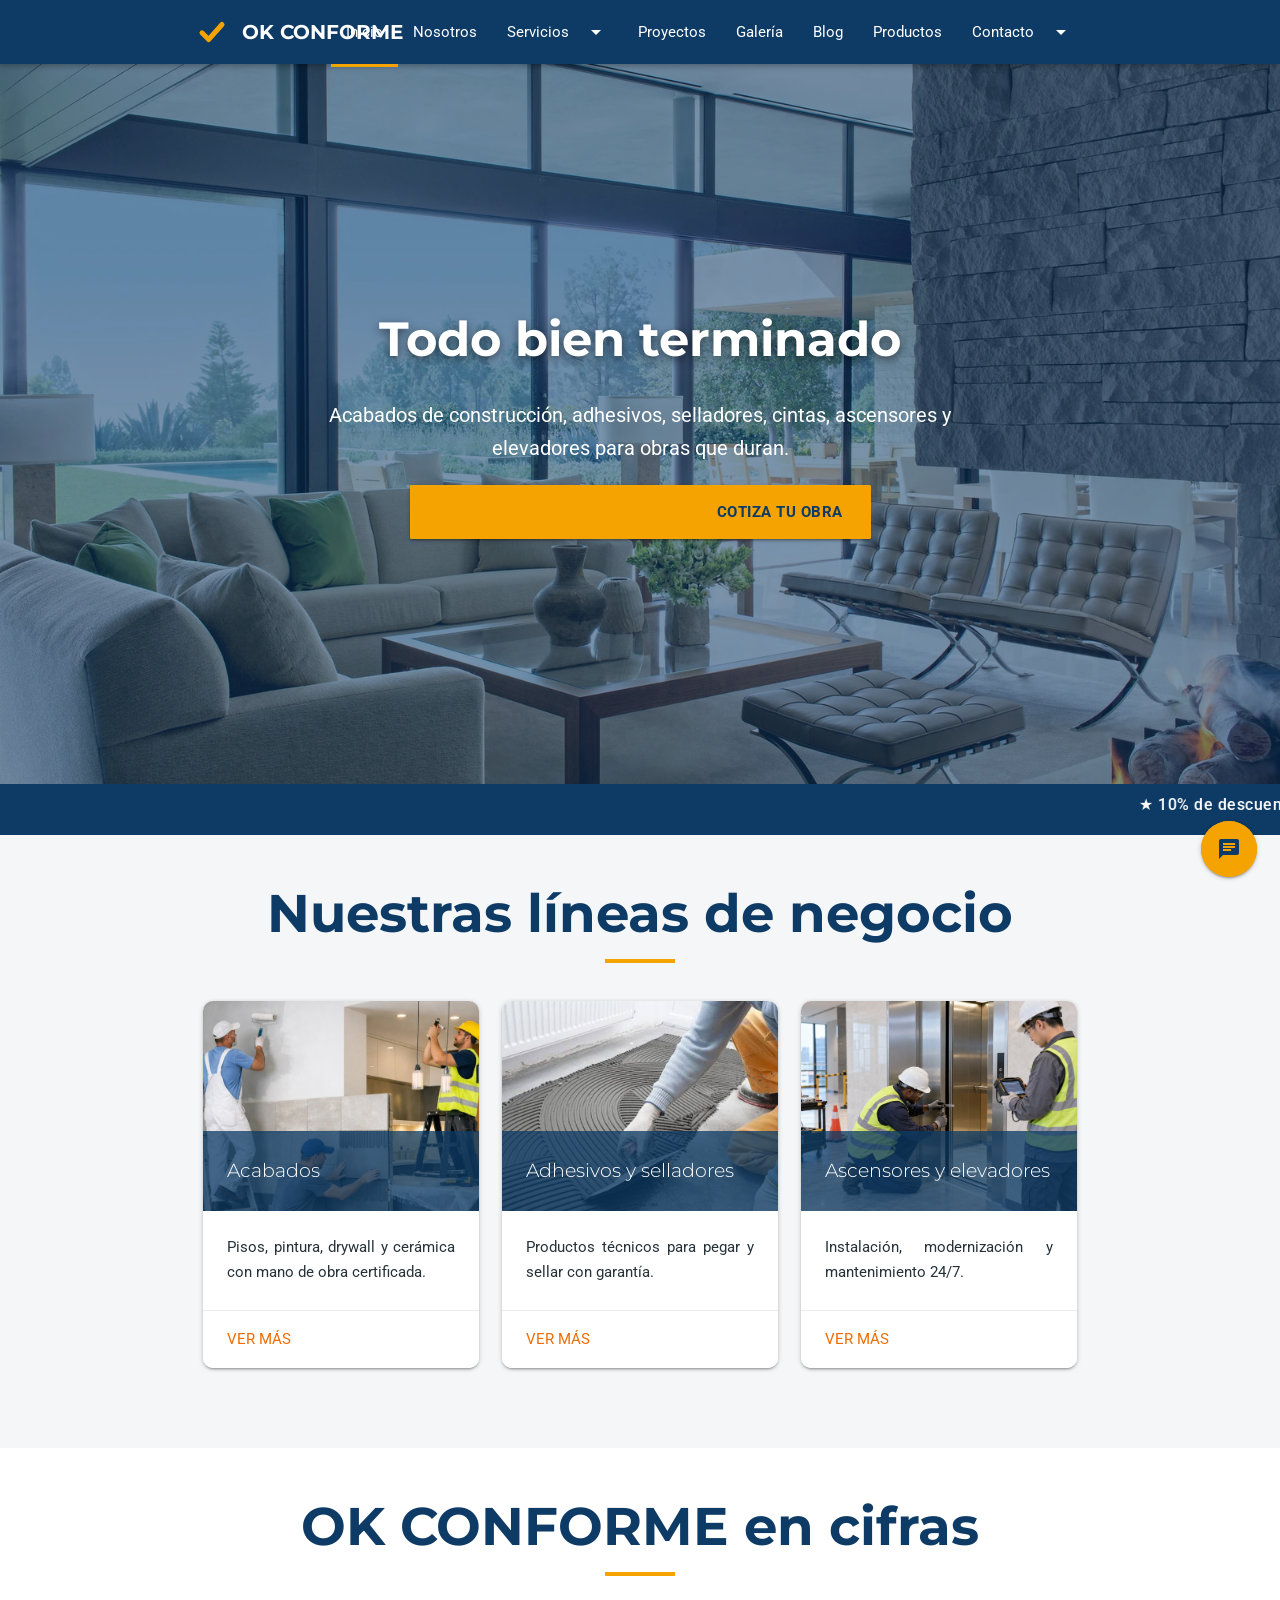
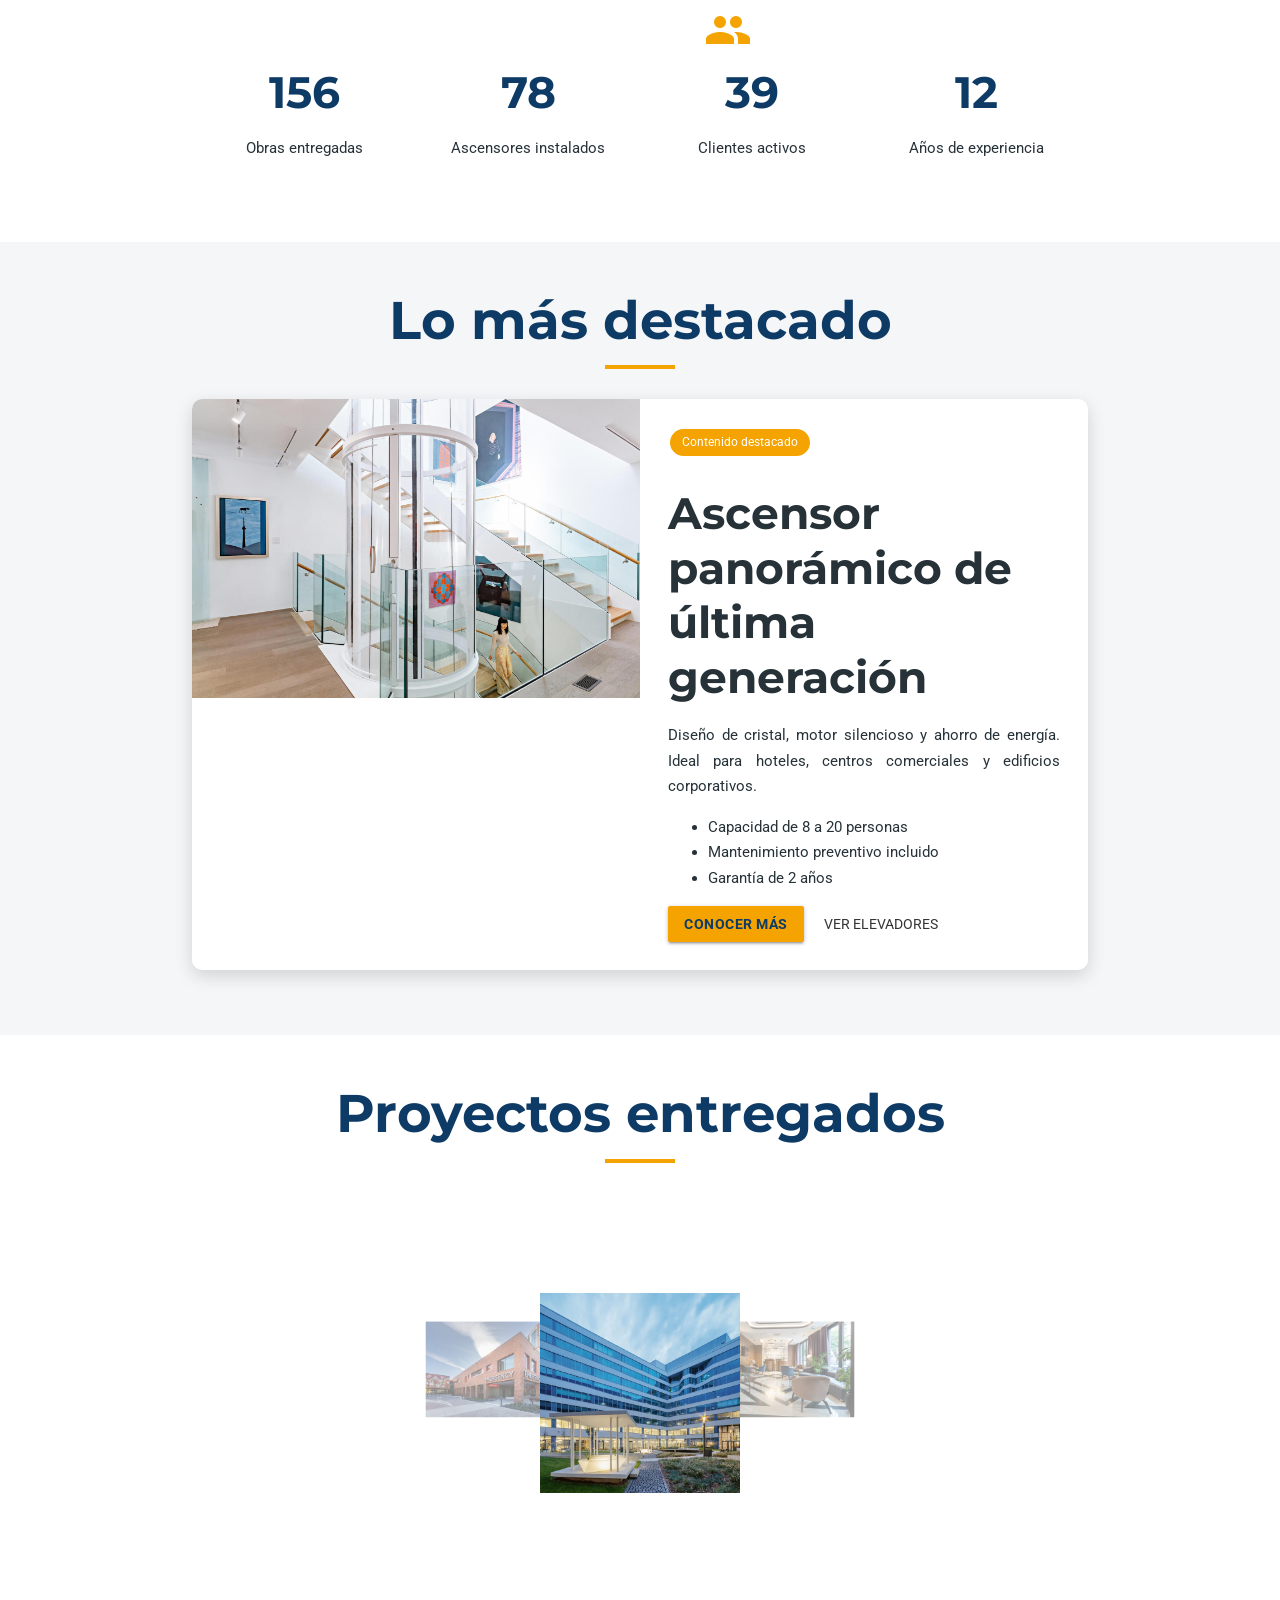
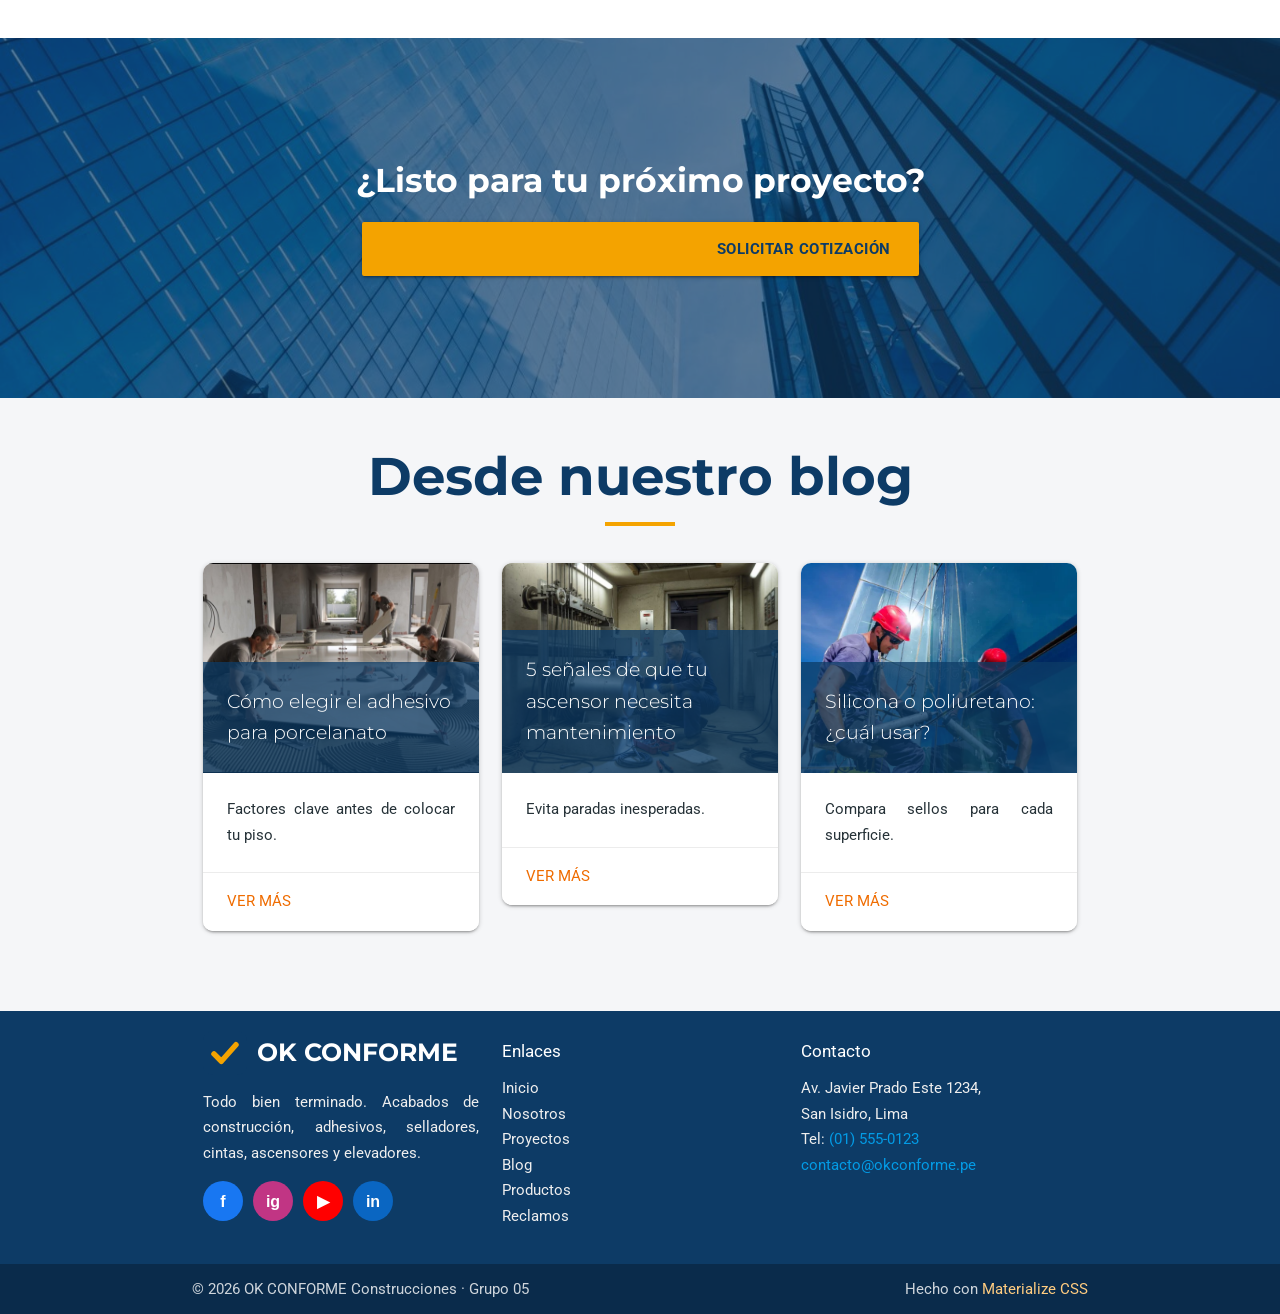
==== index.html @ b5ef3fba "Add files via upload" ====
<!DOCTYPE html>
<html lang="es">
<head>
<meta charset="UTF-8">
<meta name="viewport" content="width=device-width, initial-scale=1.0">
<meta name="description" content="OK CONFORME: acabados de construcción, adhesivos, selladores, cintas, ascensores y elevadores.">
<meta name="keywords" content="acabados, adhesivos, selladores, cintas, ascensores, elevadores, construcción">
<meta name="author" content="Grupo 05">
<title>Inicio | OK CONFORME</title>
<link rel="icon" type="image/svg+xml" href="imagenes/favicon.svg">
<link rel="stylesheet" href="https://fonts.googleapis.com/icon?family=Material+Icons">
<link rel="stylesheet" href="https://fonts.googleapis.com/css2?family=Montserrat:wght@600;700&family=Roboto:wght@300;400;500&display=swap">
<link rel="stylesheet" href="https://cdnjs.cloudflare.com/ajax/libs/materialize/1.0.0/css/materialize.min.css">
<link rel="stylesheet" href="css/estilos.css">
<link rel="stylesheet" href="css/estilos-less.css">
<link rel="stylesheet" href="css/estilos-sass.css">
</head>
<body>
<ul id="drop-servicios" class="dropdown-content"><li><a href="acabados.html">Acabados</a></li><li><a href="adhesivos.html">Adhesivos</a></li><li><a href="selladores.html">Selladores</a></li><li><a href="cintas.html">Cintas</a></li><li><a href="ascensores.html">Ascensores</a></li><li><a href="elevadores.html">Elevadores</a></li></ul>
<ul id="drop-contacto" class="dropdown-content"><li><a href="contacto.html">Contacto</a></li><li><a href="clientes.html">Clientes y reclamos</a></li></ul>
<header>
<div class="navbar-fixed">
<nav class="navbar-azul" role="navigation">
<div class="nav-wrapper container">
<a href="index.html" class="brand-logo"><img src="imagenes/logo.svg" alt="Logo OK CONFORME"><span>OK CONFORME</span></a>
<a href="#" data-target="menu-movil" class="sidenav-trigger"><i class="material-icons">menu</i></a>
<ul class="right hide-on-med-and-down">
<li class="active"><a href="index.html">Inicio</a></li><li class=""><a href="nosotros.html">Nosotros</a></li>
<li class=""><a class="dropdown-trigger" href="#!" data-target="drop-servicios">Servicios<i class="material-icons right">arrow_drop_down</i></a></li>
<li class=""><a href="proyectos.html">Proyectos</a></li><li class=""><a href="galeria.html">Galería</a></li><li class=""><a href="blog.html">Blog</a></li><li class=""><a href="productos.html">Productos</a></li>
<li class=""><a class="dropdown-trigger" href="#!" data-target="drop-contacto">Contacto<i class="material-icons right">arrow_drop_down</i></a></li>
</ul>
</div>
</nav>
</div>
<ul class="sidenav" id="menu-movil"><li><a href="index.html">Inicio</a></li><li><a href="nosotros.html">Nosotros</a></li><li><a href="acabados.html">Acabados</a></li><li><a href="adhesivos.html">Adhesivos</a></li><li><a href="selladores.html">Selladores</a></li><li><a href="cintas.html">Cintas</a></li><li><a href="ascensores.html">Ascensores</a></li><li><a href="elevadores.html">Elevadores</a></li><li><a href="proyectos.html">Proyectos</a></li><li><a href="galeria.html">Galería</a></li><li><a href="blog.html">Blog</a></li><li><a href="productos.html">Productos</a></li><li><a href="contacto.html">Contacto</a></li><li><a href="clientes.html">Clientes y reclamos</a></li></ul>
</header>
<main>
<section class="hero">
<video class="hero-video" autoplay muted loop playsinline poster="imagenes/banner-inicio.jpg"><source src="videos/video-inicio.mp4" type="video/mp4">Tu navegador no admite video.</video>
<div class="hero-contenido">
<h1>Todo bien terminado</h1>
<p>Acabados de construcción, adhesivos, selladores, cintas, ascensores y elevadores para obras que duran.</p>
<a class="btn-large waves-effect waves-light btn-naranja pulse" href="contacto.html"><i class="material-icons left">engineering</i>Cotiza tu obra</a>
</div>
</section>
<section class="marquee-oferta"><marquee behavior="scroll" direction="left" scrollamount="6" onmouseover="this.stop()" onmouseout="this.start()">&#9733; 10% de descuento en selladores y cintas &nbsp;&nbsp;&nbsp; &#9733; Primera visita técnica de ascensores gratuita &nbsp;&nbsp;&nbsp; &#9733; Cotiza tus acabados en 24 horas</marquee></section><section class="seccion"><div class="container"><h2>Nuestras líneas de negocio</h2><div class="row"><div class="col s12 m6 l4"><div class="card hoverable tarjeta-servicio scale-transition scale-out"><div class="card-image"><img src="imagenes/banner-acabados.jpg" alt="Acabados"><span class="card-title">Acabados</span></div><div class="card-content"><p>Pisos, pintura, drywall y cerámica con mano de obra certificada.</p></div><div class="card-action"><a class="orange-text text-darken-3" href="acabados.html">Ver más</a></div></div></div><div class="col s12 m6 l4"><div class="card hoverable tarjeta-servicio scale-transition scale-out"><div class="card-image"><img src="imagenes/adhesivo-ceramico.jpg" alt="Adhesivos y selladores"><span class="card-title">Adhesivos y selladores</span></div><div class="card-content"><p>Productos técnicos para pegar y sellar con garantía.</p></div><div class="card-action"><a class="orange-text text-darken-3" href="adhesivos.html">Ver más</a></div></div></div><div class="col s12 m6 l4"><div class="card hoverable tarjeta-servicio scale-transition scale-out"><div class="card-image"><img src="imagenes/ascensor-pasajeros.jpg" alt="Ascensores y elevadores"><span class="card-title">Ascensores y elevadores</span></div><div class="card-content"><p>Instalación, modernización y mantenimiento 24/7.</p></div><div class="card-action"><a class="orange-text text-darken-3" href="ascensores.html">Ver más</a></div></div></div></div></div></section><section class="seccion alterna"><div class="container"><h2>OK CONFORME en cifras</h2><div class="row center-align">
<div class="col s6 m3 estadistica"><i class="material-icons">apartment</i><h3 class="contador" data-meta="250">0</h3><p class="center-align">Obras entregadas</p></div>
<div class="col s6 m3 estadistica"><i class="material-icons">elevator</i><h3 class="contador" data-meta="120">0</h3><p class="center-align">Ascensores instalados</p></div>
<div class="col s6 m3 estadistica"><i class="material-icons">groups</i><h3 class="contador" data-meta="85">0</h3><p class="center-align">Clientes activos</p></div>
<div class="col s6 m3 estadistica"><i class="material-icons">verified</i><h3 class="contador" data-meta="12">0</h3><p class="center-align">Años de experiencia</p></div>
</div></div></section><section class="seccion"><div class="container"><h2>Lo más destacado</h2><div class="row destacado">
<div class="col s12 m6 sin-margen" style="padding:0"><img src="imagenes/ascensor-panoramico.jpg" alt="Ascensor panorámico"></div>
<div class="col s12 m6 texto">
<span class="etiqueta-acento">Contenido destacado</span>
<h3>Ascensor panorámico de última generación</h3>
<p>Diseño de cristal, motor silencioso y ahorro de energía. Ideal para hoteles, centros comerciales y edificios corporativos.</p>
<ul class="browser-default"><li>Capacidad de 8 a 20 personas</li><li>Mantenimiento preventivo incluido</li><li>Garantía de 2 años</li></ul>
<a class="btn btn-naranja waves-effect" href="ascensores.html">Conocer más</a>
<a class="btn-flat waves-effect" href="elevadores.html">Ver elevadores</a>
</div>
</div></div></section><section class="seccion alterna"><div class="container"><h2>Proyectos entregados</h2><div class="carousel">
<a class="carousel-item" href="proyectos.html"><img src="imagenes/proyecto-edificio.jpg" alt="Edificio corporativo"></a>
<a class="carousel-item" href="proyectos.html"><img src="imagenes/proyecto-hotel.jpg" alt="Hotel"></a>
<a class="carousel-item" href="proyectos.html"><img src="imagenes/proyecto-centro-comercial.jpg" alt="Centro comercial"></a>
<a class="carousel-item" href="proyectos.html"><img src="imagenes/proyecto-hospital.jpg" alt="Hospital"></a>
</div></div></section><div class="parallax-container cta">
<div class="cta-texto white-text"><h2>¿Listo para tu próximo proyecto?</h2><a class="btn-large waves-effect waves-light btn-naranja" href="contacto.html"><i class="material-icons left">request_quote</i>Solicitar cotización</a></div>
<div class="parallax"><img src="imagenes/fondo-parallax.jpg" alt="Fachada de vidrio"></div>
</div><section class="seccion"><div class="container"><h2>Desde nuestro blog</h2><div class="row"><div class="col s12 m6 l4"><div class="card hoverable tarjeta-servicio"><div class="card-image"><img src="imagenes/blog-1.jpg" alt="Cómo elegir el adhesivo para porcelanato"><span class="card-title">Cómo elegir el adhesivo para porcelanato</span></div><div class="card-content"><p>Factores clave antes de colocar tu piso.</p></div><div class="card-action"><a class="orange-text text-darken-3" href="blog.html">Ver más</a></div></div></div><div class="col s12 m6 l4"><div class="card hoverable tarjeta-servicio"><div class="card-image"><img src="imagenes/blog-2.jpg" alt="5 señales de que tu ascensor necesita mantenimiento"><span class="card-title">5 señales de que tu ascensor necesita mantenimiento</span></div><div class="card-content"><p>Evita paradas inesperadas.</p></div><div class="card-action"><a class="orange-text text-darken-3" href="blog.html">Ver más</a></div></div></div><div class="col s12 m6 l4"><div class="card hoverable tarjeta-servicio"><div class="card-image"><img src="imagenes/blog-3.jpg" alt="Silicona o poliuretano: ¿cuál usar?"><span class="card-title">Silicona o poliuretano: ¿cuál usar?</span></div><div class="card-content"><p>Compara sellos para cada superficie.</p></div><div class="card-action"><a class="orange-text text-darken-3" href="blog.html">Ver más</a></div></div></div></div></div></section>
</main>
<div class="fixed-action-btn"><a class="btn-floating btn-large pulse tooltipped" data-position="left" data-tooltip="Cotiza aquí" href="contacto.html"><i class="large material-icons">chat</i></a></div>
<footer class="page-footer">
<div class="container">
<div class="row">
<div class="col s12 m4">
<div class="pie-logo"><img src="imagenes/logo.svg" alt="Logo OK CONFORME"><h5 class="sin-margen">OK CONFORME</h5></div>
<p class="grey-text text-lighten-3">Todo bien terminado. Acabados de construcción, adhesivos, selladores, cintas, ascensores y elevadores.</p>
<div class="redes">
<a class="tooltipped" data-tooltip="Facebook" href="https://www.facebook.com" target="_blank" rel="noopener"><img src="imagenes/red-facebook.svg" alt="Facebook"></a>
<a class="tooltipped" data-tooltip="Instagram" href="https://www.instagram.com" target="_blank" rel="noopener"><img src="imagenes/red-instagram.svg" alt="Instagram"></a>
<a class="tooltipped" data-tooltip="YouTube" href="https://www.youtube.com" target="_blank" rel="noopener"><img src="imagenes/red-youtube.svg" alt="YouTube"></a>
<a class="tooltipped" data-tooltip="LinkedIn" href="https://www.linkedin.com" target="_blank" rel="noopener"><img src="imagenes/red-linkedin.svg" alt="LinkedIn"></a>
</div>
</div>
<div class="col s6 m4">
<h6>Enlaces</h6>
<ul>
<li><a class="grey-text text-lighten-3" href="index.html">Inicio</a></li>
<li><a class="grey-text text-lighten-3" href="nosotros.html">Nosotros</a></li>
<li><a class="grey-text text-lighten-3" href="proyectos.html">Proyectos</a></li>
<li><a class="grey-text text-lighten-3" href="blog.html">Blog</a></li>
<li><a class="grey-text text-lighten-3" href="productos.html">Productos</a></li>
<li><a class="grey-text text-lighten-3" href="clientes.html">Reclamos</a></li>
</ul>
</div>
<div class="col s6 m4">
<h6>Contacto</h6>
<ul class="grey-text text-lighten-3">
<li>Av. Javier Prado Este 1234,<br>San Isidro, Lima</li>
<li>Tel: <a href="tel:+5115550123">(01) 555-0123</a></li>
<li><a href="mailto:contacto@okconforme.pe">contacto@okconforme.pe</a></li>
</ul>
</div>
</div>
</div>
<div class="footer-copyright">
<div class="container">
&copy; 2026 OK CONFORME Construcciones &middot; Grupo 05
<span class="right">Hecho con <a class="orange-text text-lighten-3" href="https://materializecss.com" target="_blank" rel="noopener">Materialize CSS</a></span>
</div>
</div>
</footer>
<script src="https://cdnjs.cloudflare.com/ajax/libs/materialize/1.0.0/js/materialize.min.js"></script>
<script src="js/main.js"></script>

</body>
</html>
---- css/estilos.css ----
/* CSS tradicional: tipografía, tablas, formularios y multimedia */
html { scroll-behavior: smooth; }

body {
  font-family: 'Roboto', sans-serif;
  font-weight: 400;
  color: #263238;
  background-color: #f5f6f8;
  line-height: 1.7;
}

h1, h2, h3, h4, h5 {
  font-family: 'Montserrat', sans-serif;
  font-weight: 700;
  line-height: 1.25;
}

p { text-align: justify; }
a { transition: color 0.3s ease; }
img { max-width: 100%; height: auto; }
blockquote { border-left: 5px solid #F4A300; background: #fff; padding: 12px 20px; font-style: italic; }
mark { background: #ffe0a3; padding: 0 4px; }
hr { border: 0; border-top: 2px solid #F4A300; margin: 24px 0; }

audio { width: 100%; margin: 10px 0; }
video { width: 100%; border-radius: 8px; display: block; background: #000; }
iframe { width: 100%; min-height: 340px; border: 0; border-radius: 8px; }
figure { margin: 0; }
figcaption { font-size: 0.9rem; color: #607d8b; text-align: center; padding-top: 6px; }

table.tabla-producto { background: #fff; border-collapse: collapse; width: 100%; }
table.tabla-producto caption { font-family: 'Montserrat', sans-serif; font-weight: 700; font-size: 1.2rem; padding: 12px; color: #0D3B66; text-align: left; }
table.tabla-producto thead th { background: #0D3B66; color: #fff; text-align: left; padding: 12px; }
table.tabla-producto tbody th { background: #fff3da; color: #0D3B66; border-right: 1px solid #ddd; }
table.tabla-producto td, table.tabla-producto th { padding: 10px 12px; border-bottom: 1px solid #e0e0e0; }
table.tabla-producto tfoot td { background: #eceff1; font-size: 0.85rem; font-style: italic; }
table.tabla-producto tbody tr:hover { background: #fff8e8; }

marquee { font-size: 1.05rem; letter-spacing: 0.5px; }

input:focus, textarea:focus { box-shadow: none; }
.texto-centrado { text-align: center; }
.sin-margen { margin: 0; }
---- css/estilos-less.css ----
.bg-azul {
  background-color: #0D3B66 !important;
}
.bg-naranja {
  background-color: #F4A300 !important;
}
.texto-azul {
  color: #0D3B66 !important;
}
.texto-naranja {
  color: #F4A300 !important;
}
nav.navbar-azul {
  background-color: #0D3B66;
  box-shadow: 0 2px 6px rgba(0, 0, 0, 0.3);
}
nav.navbar-azul .brand-logo {
  display: flex;
  align-items: center;
  gap: 10px;
  font-family: 'Montserrat', sans-serif;
  font-weight: 700;
  font-size: 1.3rem;
}
nav.navbar-azul .brand-logo img {
  height: 40px;
  width: 40px;
}
nav.navbar-azul ul a {
  transition: all 0.3s ease;
}
nav.navbar-azul ul a:hover {
  background-color: rgba(244, 163, 0, 0.3);
}
nav.navbar-azul li.active {
  border-bottom: 3px solid #F4A300;
  background-color: transparent;
}
.dropdown-content li > a {
  color: #0D3B66;
}
.sidenav li > a {
  color: #0D3B66;
  font-weight: 500;
}
.btn-naranja {
  background-color: #F4A300;
  color: #0D3B66;
  font-weight: 700;
  transition: all 0.3s ease;
}
.btn-naranja:hover {
  background-color: #c18100;
  transform: scale(1.05);
}
.hero {
  position: relative;
  height: 80vh;
  min-height: 440px;
  overflow: hidden;
  background-color: #0D3B66;
}
.hero .hero-video {
  position: absolute;
  top: 50%;
  left: 50%;
  min-width: 100%;
  min-height: 100%;
  transform: translate(-50%, -50%);
  object-fit: cover;
  z-index: 0;
  border-radius: 0;
}
.hero .hero-contenido {
  position: relative;
  z-index: 2;
  height: 100%;
  display: flex;
  justify-content: center;
  align-items: center;
  flex-direction: column;
  color: #fff;
  text-align: center;
  padding: 0 20px;
  background-color: rgba(13, 59, 102, 0.55);
}
.hero .hero-contenido h1 {
  font-size: 3.2rem;
  text-shadow: 0 3px 10px rgba(0, 0, 0, 0.5);
  margin: 0 0 10px;
}
.hero .hero-contenido p {
  text-align: center;
  font-size: 1.3rem;
  max-width: 720px;
}
.parallax-container.banner {
  height: 270px;
}
.parallax-container.banner .banner-texto {
  position: absolute;
  top: 0;
  left: 0;
  right: 0;
  bottom: 0;
  z-index: 2;
  display: flex;
  justify-content: center;
  align-items: center;
  flex-direction: column;
  background-color: rgba(13, 59, 102, 0.6);
  color: #fff;
  text-align: center;
  padding: 0 16px;
}
.parallax-container.banner .banner-texto h1 {
  font-size: 2.6rem;
  margin: 0;
}
.parallax-container.banner .banner-texto p {
  text-align: center;
  font-size: 1.15rem;
  margin: 6px 0 0;
}
.tarjeta-servicio {
  border-radius: 10px;
  overflow: hidden;
  transition: all 0.3s ease;
}
.tarjeta-servicio .card-title {
  background-color: rgba(13, 59, 102, 0.75);
  width: 100%;
  font-size: 1.25rem;
  font-family: 'Montserrat', sans-serif;
}
.tarjeta-servicio .card-image img {
  height: 210px;
  object-fit: cover;
}
.tarjeta-servicio:hover {
  transform: translateY(-8px) scale(1.02);
  box-shadow: 0 14px 42px rgba(0, 0, 0, 0.3);
}
.cta {
  height: 360px;
}
.cta .cta-texto {
  position: absolute;
  top: 0;
  left: 0;
  right: 0;
  bottom: 0;
  z-index: 2;
  display: flex;
  justify-content: center;
  align-items: center;
  flex-direction: column;
  background-color: rgba(13, 59, 102, 0.65);
  text-align: center;
  padding: 0 16px;
}
.cta .cta-texto h2 {
  font-size: 2.2rem;
  margin-top: 0;
}
.estadistica i {
  color: #F4A300;
  font-size: 3.2rem;
  transition: all 0.3s ease;
}
.estadistica h3 {
  margin: 4px 0;
  color: #0D3B66;
}
.estadistica:hover i {
  transform: rotate(360deg) scale(1.2);
}
.destacado {
  background-color: #fff;
  border-radius: 10px;
  overflow: hidden;
  box-shadow: 0 6px 18px rgba(0, 0, 0, 0.15);
}
.destacado img {
  width: 100%;
  height: 100%;
  object-fit: cover;
  min-height: 280px;
}
.destacado .texto {
  padding: 28px;
}
footer.page-footer {
  background-color: #0D3B66;
}
footer.page-footer h5,
footer.page-footer h6 {
  color: #fff;
}
footer.page-footer a {
  transition: color 0.3s ease;
}
footer.page-footer a:hover {
  color: #F4A300;
}
footer.page-footer .footer-copyright {
  background-color: #0a2b4b;
}
footer.page-footer .pie-logo {
  display: flex;
  align-items: center;
  gap: 10px;
}
footer.page-footer .pie-logo img {
  width: 44px;
}
.fixed-action-btn .btn-floating {
  background-color: #F4A300;
}
.fixed-action-btn .btn-floating i {
  color: #0D3B66;
}
@media (max-width: 768px) {
  .hero .hero-contenido h1 {
    font-size: 2rem;
  }
  .parallax-container.banner .banner-texto h1 {
    font-size: 1.7rem;
  }
  .cta .cta-texto h2 {
    font-size: 1.5rem;
  }
}
---- css/estilos-sass.css ----
.cinta-datos .dato, .testimonio, .miembro, .formulario-caja, .barra-lateral, .blog-entrada {
  background-color: #fff;
  border-radius: 10px;
  box-shadow: 0 2px 8px rgba(0, 0, 0, 0.15);
  transition: transform 0.3s ease, box-shadow 0.3s ease;
}

.seccion {
  padding: 3rem 0;
}
.seccion.alterna {
  background-color: #fff;
}
.seccion h2 {
  color: #0D3B66;
  text-align: center;
  margin: 0 0 2rem;
}
.seccion h2::after {
  content: "";
  display: block;
  width: 70px;
  height: 4px;
  background-color: #F4A300;
  margin: 12px auto 0;
}

.galeria-grid {
  display: grid;
  grid-template-columns: repeat(4, 1fr);
  gap: 12px;
}
.galeria-grid img {
  width: 100%;
  height: 220px;
  object-fit: cover;
  border-radius: 8px;
  transition: transform 0.4s ease, filter 0.4s ease;
}
.galeria-grid img:hover {
  transform: scale(1.05) rotate(1deg);
  filter: brightness(1.1);
}
@media (max-width: 992px) {
  .galeria-grid {
    grid-template-columns: repeat(2, 1fr);
  }
}
@media (max-width: 600px) {
  .galeria-grid {
    grid-template-columns: 1fr;
  }
}

.blog-entrada {
  display: flex;
  gap: 16px;
  margin-bottom: 20px;
  overflow: hidden;
}
.blog-entrada img {
  width: 260px;
  object-fit: cover;
}
.blog-entrada .contenido {
  padding: 16px;
}
.blog-entrada .contenido h4 {
  margin-top: 0;
  color: #0D3B66;
}
.blog-entrada:hover {
  transform: translateY(-4px);
}
@media (max-width: 600px) {
  .blog-entrada {
    flex-direction: column;
  }
  .blog-entrada img {
    width: 100%;
    height: 190px;
  }
}

.barra-lateral {
  padding: 16px;
  margin-bottom: 20px;
}
.barra-lateral h5 {
  color: #0D3B66;
  border-bottom: 3px solid #F4A300;
  padding-bottom: 6px;
  margin-top: 0;
}

.etiqueta-primario {
  display: inline-block;
  margin: 2px;
  padding: 3px 12px;
  border-radius: 14px;
  background-color: #0D3B66;
  color: #fff;
  font-size: 0.8rem;
}

.etiqueta-acento {
  display: inline-block;
  margin: 2px;
  padding: 3px 12px;
  border-radius: 14px;
  background-color: #F4A300;
  color: #fff;
  font-size: 0.8rem;
}

.etiqueta-exito {
  display: inline-block;
  margin: 2px;
  padding: 3px 12px;
  border-radius: 14px;
  background-color: #2E7D32;
  color: #fff;
  font-size: 0.8rem;
}

.etiqueta-alerta {
  display: inline-block;
  margin: 2px;
  padding: 3px 12px;
  border-radius: 14px;
  background-color: #C62828;
  color: #fff;
  font-size: 0.8rem;
}

.formulario-caja {
  padding: 1.5rem;
}

.info-contacto {
  list-style: none;
  padding: 0;
  margin: 0;
  display: flex;
  flex-direction: column;
  gap: 14px;
}
.info-contacto li {
  display: flex;
  align-items: center;
  gap: 12px;
}
.info-contacto li i {
  color: #F4A300;
}

.redes {
  display: flex;
  gap: 10px;
}
.redes a {
  width: 40px;
  height: 40px;
  transition: transform 0.4s ease;
}
.redes a:hover {
  transform: rotate(360deg) scale(1.15);
}
.redes a img {
  width: 100%;
  height: 100%;
  display: block;
}

.miembro {
  text-align: center;
  padding: 20px;
}
.miembro img {
  width: 140px;
  height: 140px;
  object-fit: cover;
  border-radius: 50%;
  border: 4px solid #F4A300;
}
.miembro h5 {
  color: #0D3B66;
  margin-bottom: 0;
}
.miembro:hover {
  transform: translateY(-6px) scale(1.03);
}

.testimonio {
  padding: 20px;
  height: 100%;
}
.testimonio i {
  color: #F4A300;
}

.marquee-oferta {
  background-color: #0D3B66;
  color: #fff;
  padding: 8px 0;
  font-weight: 500;
}

.tabla-wrap {
  overflow-x: auto;
  margin-bottom: 2rem;
}

.cinta-datos {
  display: grid;
  grid-template-columns: repeat(auto-fit, minmax(220px, 1fr));
  gap: 16px;
}
.cinta-datos .dato {
  padding: 16px;
  text-align: center;
}
.cinta-datos .dato i {
  color: #F4A300;
  font-size: 2.4rem;
}

.video-caja {
  display: flex;
  flex-direction: column;
  justify-content: center;
  align-items: center;
  gap: 8px;
}
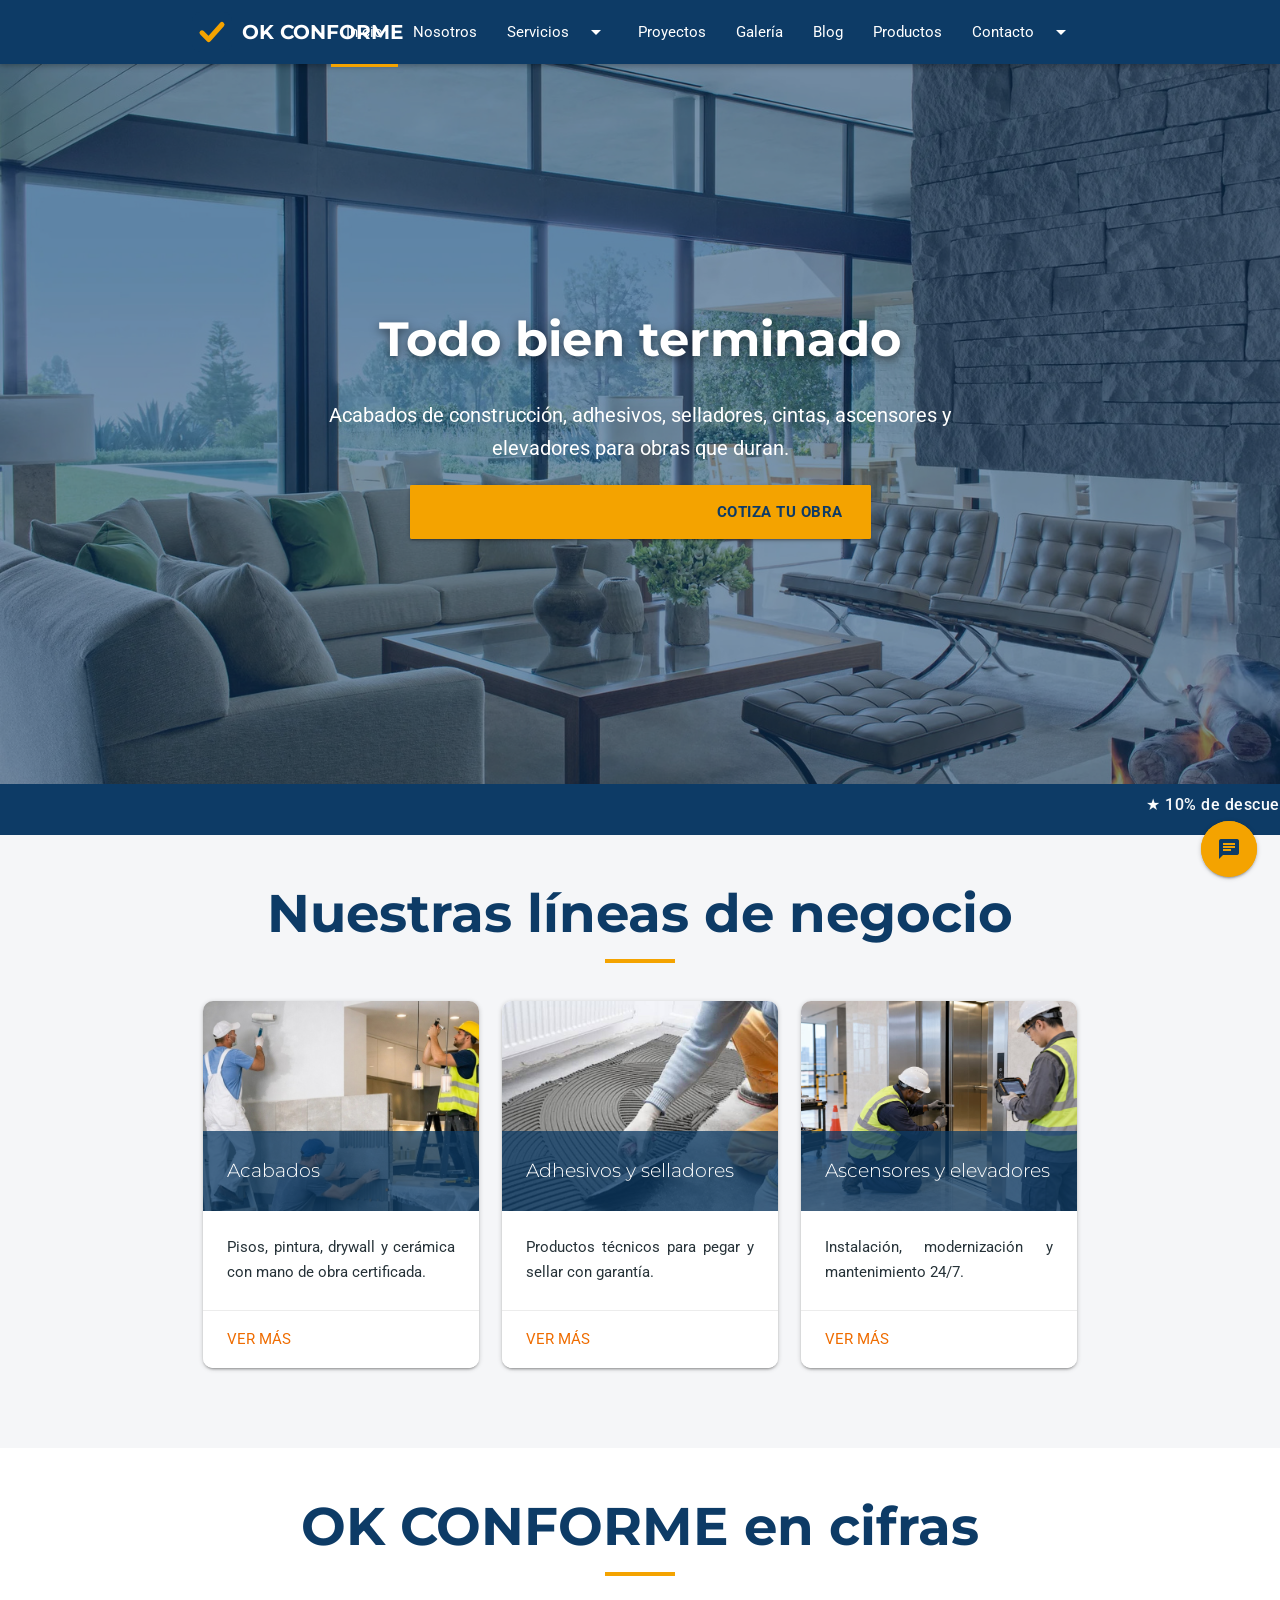
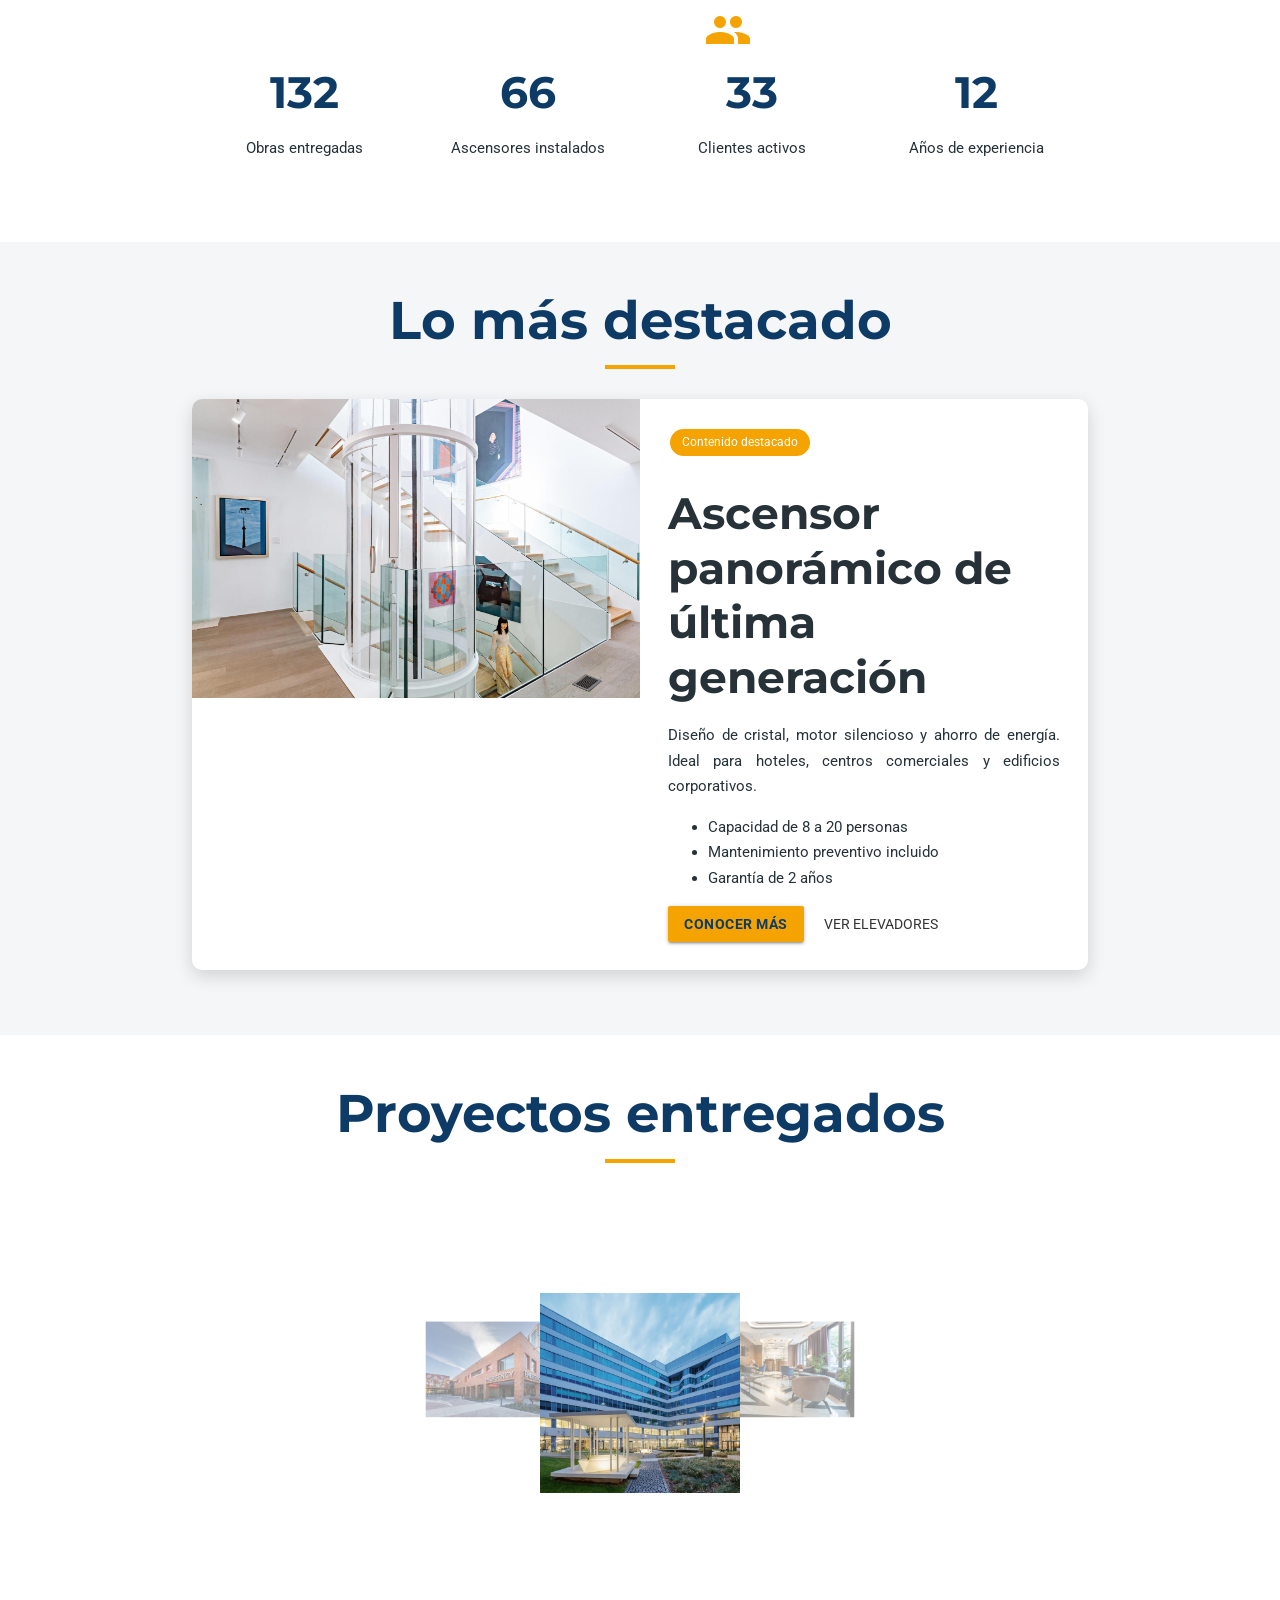
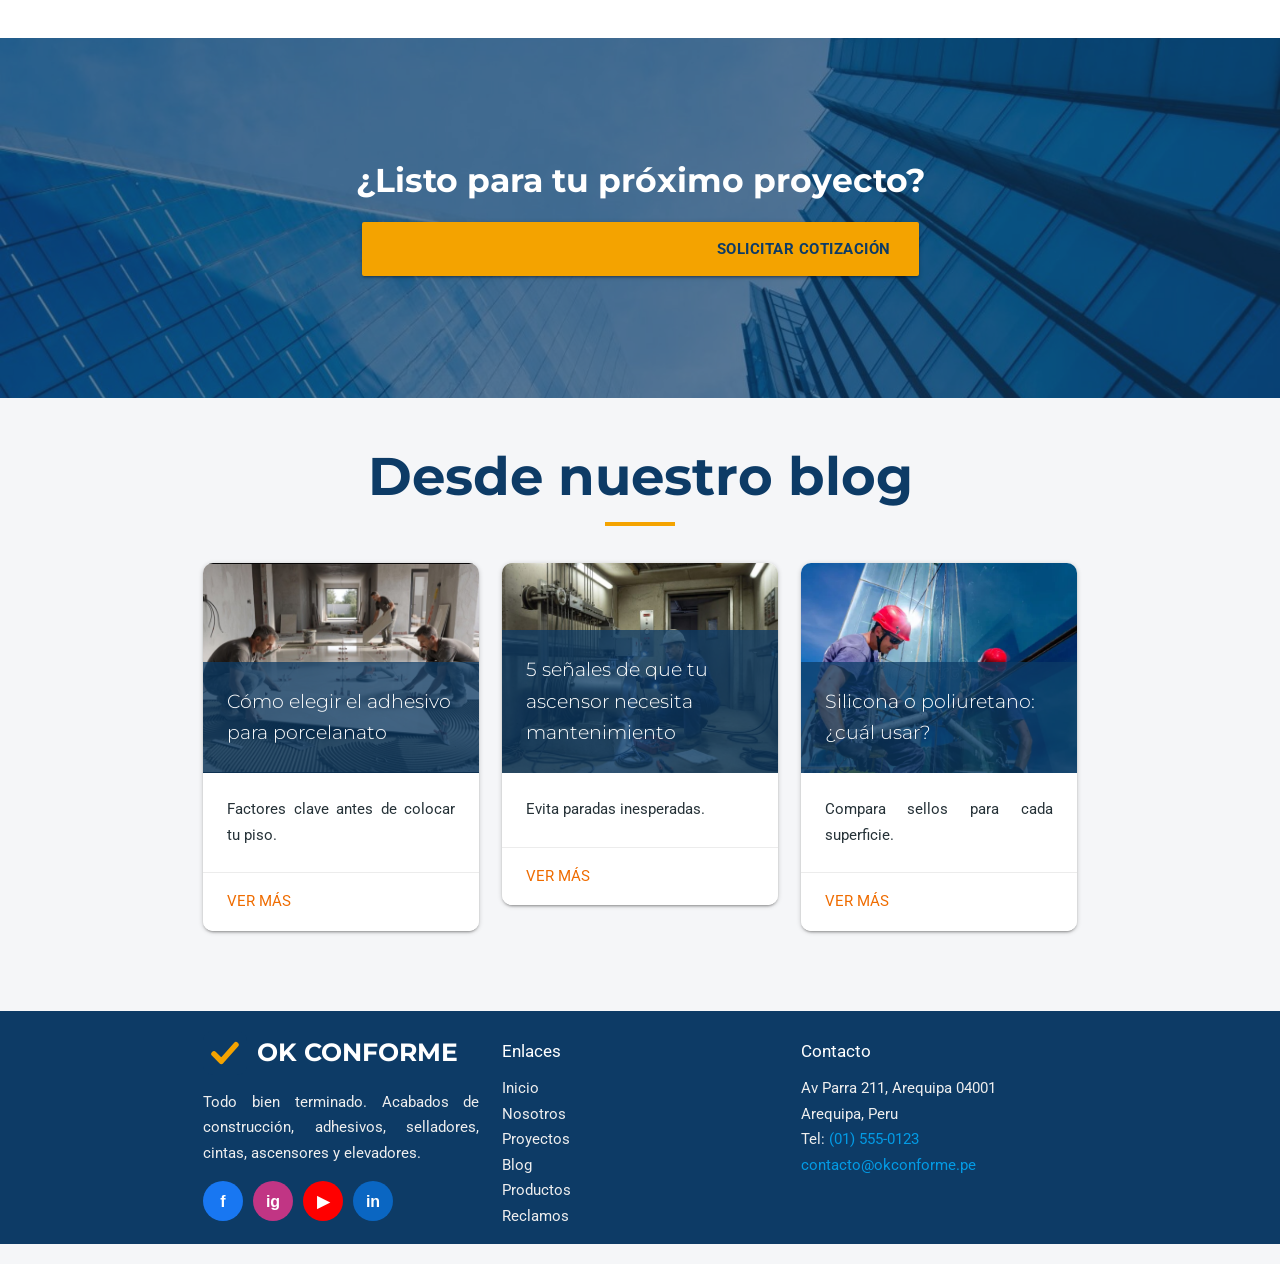
==== commit 00be3d34: "Update index.html" ====
--- a/index.html
+++ b/index.html
@@ -1,118 +1,111 @@
 <!DOCTYPE html>
 <html lang="es">
-<head>
-<meta charset="UTF-8">
-<meta name="viewport" content="width=device-width, initial-scale=1.0">
-<meta name="description" content="OK CONFORME: acabados de construcción, adhesivos, selladores, cintas, ascensores y elevadores.">
-<meta name="keywords" content="acabados, adhesivos, selladores, cintas, ascensores, elevadores, construcción">
-<meta name="author" content="Grupo 05">
-<title>Inicio | OK CONFORME</title>
-<link rel="icon" type="image/svg+xml" href="imagenes/favicon.svg">
-<link rel="stylesheet" href="https://fonts.googleapis.com/icon?family=Material+Icons">
-<link rel="stylesheet" href="https://fonts.googleapis.com/css2?family=Montserrat:wght@600;700&family=Roboto:wght@300;400;500&display=swap">
-<link rel="stylesheet" href="https://cdnjs.cloudflare.com/ajax/libs/materialize/1.0.0/css/materialize.min.css">
-<link rel="stylesheet" href="css/estilos.css">
-<link rel="stylesheet" href="css/estilos-less.css">
-<link rel="stylesheet" href="css/estilos-sass.css">
-</head>
-<body>
-<ul id="drop-servicios" class="dropdown-content"><li><a href="acabados.html">Acabados</a></li><li><a href="adhesivos.html">Adhesivos</a></li><li><a href="selladores.html">Selladores</a></li><li><a href="cintas.html">Cintas</a></li><li><a href="ascensores.html">Ascensores</a></li><li><a href="elevadores.html">Elevadores</a></li></ul>
-<ul id="drop-contacto" class="dropdown-content"><li><a href="contacto.html">Contacto</a></li><li><a href="clientes.html">Clientes y reclamos</a></li></ul>
-<header>
-<div class="navbar-fixed">
-<nav class="navbar-azul" role="navigation">
-<div class="nav-wrapper container">
-<a href="index.html" class="brand-logo"><img src="imagenes/logo.svg" alt="Logo OK CONFORME"><span>OK CONFORME</span></a>
-<a href="#" data-target="menu-movil" class="sidenav-trigger"><i class="material-icons">menu</i></a>
-<ul class="right hide-on-med-and-down">
-<li class="active"><a href="index.html">Inicio</a></li><li class=""><a href="nosotros.html">Nosotros</a></li>
-<li class=""><a class="dropdown-trigger" href="#!" data-target="drop-servicios">Servicios<i class="material-icons right">arrow_drop_down</i></a></li>
-<li class=""><a href="proyectos.html">Proyectos</a></li><li class=""><a href="galeria.html">Galería</a></li><li class=""><a href="blog.html">Blog</a></li><li class=""><a href="productos.html">Productos</a></li>
-<li class=""><a class="dropdown-trigger" href="#!" data-target="drop-contacto">Contacto<i class="material-icons right">arrow_drop_down</i></a></li>
-</ul>
-</div>
-</nav>
-</div>
-<ul class="sidenav" id="menu-movil"><li><a href="index.html">Inicio</a></li><li><a href="nosotros.html">Nosotros</a></li><li><a href="acabados.html">Acabados</a></li><li><a href="adhesivos.html">Adhesivos</a></li><li><a href="selladores.html">Selladores</a></li><li><a href="cintas.html">Cintas</a></li><li><a href="ascensores.html">Ascensores</a></li><li><a href="elevadores.html">Elevadores</a></li><li><a href="proyectos.html">Proyectos</a></li><li><a href="galeria.html">Galería</a></li><li><a href="blog.html">Blog</a></li><li><a href="productos.html">Productos</a></li><li><a href="contacto.html">Contacto</a></li><li><a href="clientes.html">Clientes y reclamos</a></li></ul>
-</header>
-<main>
-<section class="hero">
-<video class="hero-video" autoplay muted loop playsinline poster="imagenes/banner-inicio.jpg"><source src="videos/video-inicio.mp4" type="video/mp4">Tu navegador no admite video.</video>
-<div class="hero-contenido">
-<h1>Todo bien terminado</h1>
-<p>Acabados de construcción, adhesivos, selladores, cintas, ascensores y elevadores para obras que duran.</p>
-<a class="btn-large waves-effect waves-light btn-naranja pulse" href="contacto.html"><i class="material-icons left">engineering</i>Cotiza tu obra</a>
-</div>
-</section>
-<section class="marquee-oferta"><marquee behavior="scroll" direction="left" scrollamount="6" onmouseover="this.stop()" onmouseout="this.start()">&#9733; 10% de descuento en selladores y cintas &nbsp;&nbsp;&nbsp; &#9733; Primera visita técnica de ascensores gratuita &nbsp;&nbsp;&nbsp; &#9733; Cotiza tus acabados en 24 horas</marquee></section><section class="seccion"><div class="container"><h2>Nuestras líneas de negocio</h2><div class="row"><div class="col s12 m6 l4"><div class="card hoverable tarjeta-servicio scale-transition scale-out"><div class="card-image"><img src="imagenes/banner-acabados.jpg" alt="Acabados"><span class="card-title">Acabados</span></div><div class="card-content"><p>Pisos, pintura, drywall y cerámica con mano de obra certificada.</p></div><div class="card-action"><a class="orange-text text-darken-3" href="acabados.html">Ver más</a></div></div></div><div class="col s12 m6 l4"><div class="card hoverable tarjeta-servicio scale-transition scale-out"><div class="card-image"><img src="imagenes/adhesivo-ceramico.jpg" alt="Adhesivos y selladores"><span class="card-title">Adhesivos y selladores</span></div><div class="card-content"><p>Productos técnicos para pegar y sellar con garantía.</p></div><div class="card-action"><a class="orange-text text-darken-3" href="adhesivos.html">Ver más</a></div></div></div><div class="col s12 m6 l4"><div class="card hoverable tarjeta-servicio scale-transition scale-out"><div class="card-image"><img src="imagenes/ascensor-pasajeros.jpg" alt="Ascensores y elevadores"><span class="card-title">Ascensores y elevadores</span></div><div class="card-content"><p>Instalación, modernización y mantenimiento 24/7.</p></div><div class="card-action"><a class="orange-text text-darken-3" href="ascensores.html">Ver más</a></div></div></div></div></div></section><section class="seccion alterna"><div class="container"><h2>OK CONFORME en cifras</h2><div class="row center-align">
-<div class="col s6 m3 estadistica"><i class="material-icons">apartment</i><h3 class="contador" data-meta="250">0</h3><p class="center-align">Obras entregadas</p></div>
-<div class="col s6 m3 estadistica"><i class="material-icons">elevator</i><h3 class="contador" data-meta="120">0</h3><p class="center-align">Ascensores instalados</p></div>
-<div class="col s6 m3 estadistica"><i class="material-icons">groups</i><h3 class="contador" data-meta="85">0</h3><p class="center-align">Clientes activos</p></div>
-<div class="col s6 m3 estadistica"><i class="material-icons">verified</i><h3 class="contador" data-meta="12">0</h3><p class="center-align">Años de experiencia</p></div>
-</div></div></section><section class="seccion"><div class="container"><h2>Lo más destacado</h2><div class="row destacado">
-<div class="col s12 m6 sin-margen" style="padding:0"><img src="imagenes/ascensor-panoramico.jpg" alt="Ascensor panorámico"></div>
-<div class="col s12 m6 texto">
-<span class="etiqueta-acento">Contenido destacado</span>
-<h3>Ascensor panorámico de última generación</h3>
-<p>Diseño de cristal, motor silencioso y ahorro de energía. Ideal para hoteles, centros comerciales y edificios corporativos.</p>
-<ul class="browser-default"><li>Capacidad de 8 a 20 personas</li><li>Mantenimiento preventivo incluido</li><li>Garantía de 2 años</li></ul>
-<a class="btn btn-naranja waves-effect" href="ascensores.html">Conocer más</a>
-<a class="btn-flat waves-effect" href="elevadores.html">Ver elevadores</a>
-</div>
-</div></div></section><section class="seccion alterna"><div class="container"><h2>Proyectos entregados</h2><div class="carousel">
-<a class="carousel-item" href="proyectos.html"><img src="imagenes/proyecto-edificio.jpg" alt="Edificio corporativo"></a>
-<a class="carousel-item" href="proyectos.html"><img src="imagenes/proyecto-hotel.jpg" alt="Hotel"></a>
-<a class="carousel-item" href="proyectos.html"><img src="imagenes/proyecto-centro-comercial.jpg" alt="Centro comercial"></a>
-<a class="carousel-item" href="proyectos.html"><img src="imagenes/proyecto-hospital.jpg" alt="Hospital"></a>
-</div></div></section><div class="parallax-container cta">
-<div class="cta-texto white-text"><h2>¿Listo para tu próximo proyecto?</h2><a class="btn-large waves-effect waves-light btn-naranja" href="contacto.html"><i class="material-icons left">request_quote</i>Solicitar cotización</a></div>
-<div class="parallax"><img src="imagenes/fondo-parallax.jpg" alt="Fachada de vidrio"></div>
-</div><section class="seccion"><div class="container"><h2>Desde nuestro blog</h2><div class="row"><div class="col s12 m6 l4"><div class="card hoverable tarjeta-servicio"><div class="card-image"><img src="imagenes/blog-1.jpg" alt="Cómo elegir el adhesivo para porcelanato"><span class="card-title">Cómo elegir el adhesivo para porcelanato</span></div><div class="card-content"><p>Factores clave antes de colocar tu piso.</p></div><div class="card-action"><a class="orange-text text-darken-3" href="blog.html">Ver más</a></div></div></div><div class="col s12 m6 l4"><div class="card hoverable tarjeta-servicio"><div class="card-image"><img src="imagenes/blog-2.jpg" alt="5 señales de que tu ascensor necesita mantenimiento"><span class="card-title">5 señales de que tu ascensor necesita mantenimiento</span></div><div class="card-content"><p>Evita paradas inesperadas.</p></div><div class="card-action"><a class="orange-text text-darken-3" href="blog.html">Ver más</a></div></div></div><div class="col s12 m6 l4"><div class="card hoverable tarjeta-servicio"><div class="card-image"><img src="imagenes/blog-3.jpg" alt="Silicona o poliuretano: ¿cuál usar?"><span class="card-title">Silicona o poliuretano: ¿cuál usar?</span></div><div class="card-content"><p>Compara sellos para cada superficie.</p></div><div class="card-action"><a class="orange-text text-darken-3" href="blog.html">Ver más</a></div></div></div></div></div></section>
-</main>
-<div class="fixed-action-btn"><a class="btn-floating btn-large pulse tooltipped" data-position="left" data-tooltip="Cotiza aquí" href="contacto.html"><i class="large material-icons">chat</i></a></div>
-<footer class="page-footer">
-<div class="container">
-<div class="row">
-<div class="col s12 m4">
-<div class="pie-logo"><img src="imagenes/logo.svg" alt="Logo OK CONFORME"><h5 class="sin-margen">OK CONFORME</h5></div>
-<p class="grey-text text-lighten-3">Todo bien terminado. Acabados de construcción, adhesivos, selladores, cintas, ascensores y elevadores.</p>
-<div class="redes">
-<a class="tooltipped" data-tooltip="Facebook" href="https://www.facebook.com" target="_blank" rel="noopener"><img src="imagenes/red-facebook.svg" alt="Facebook"></a>
-<a class="tooltipped" data-tooltip="Instagram" href="https://www.instagram.com" target="_blank" rel="noopener"><img src="imagenes/red-instagram.svg" alt="Instagram"></a>
-<a class="tooltipped" data-tooltip="YouTube" href="https://www.youtube.com" target="_blank" rel="noopener"><img src="imagenes/red-youtube.svg" alt="YouTube"></a>
-<a class="tooltipped" data-tooltip="LinkedIn" href="https://www.linkedin.com" target="_blank" rel="noopener"><img src="imagenes/red-linkedin.svg" alt="LinkedIn"></a>
-</div>
-</div>
-<div class="col s6 m4">
-<h6>Enlaces</h6>
-<ul>
-<li><a class="grey-text text-lighten-3" href="index.html">Inicio</a></li>
-<li><a class="grey-text text-lighten-3" href="nosotros.html">Nosotros</a></li>
-<li><a class="grey-text text-lighten-3" href="proyectos.html">Proyectos</a></li>
-<li><a class="grey-text text-lighten-3" href="blog.html">Blog</a></li>
-<li><a class="grey-text text-lighten-3" href="productos.html">Productos</a></li>
-<li><a class="grey-text text-lighten-3" href="clientes.html">Reclamos</a></li>
-</ul>
-</div>
-<div class="col s6 m4">
-<h6>Contacto</h6>
-<ul class="grey-text text-lighten-3">
-<li>Av. Javier Prado Este 1234,<br>San Isidro, Lima</li>
-<li>Tel: <a href="tel:+5115550123">(01) 555-0123</a></li>
-<li><a href="mailto:contacto@okconforme.pe">contacto@okconforme.pe</a></li>
-</ul>
-</div>
-</div>
-</div>
-<div class="footer-copyright">
-<div class="container">
-&copy; 2026 OK CONFORME Construcciones &middot; Grupo 05
-<span class="right">Hecho con <a class="orange-text text-lighten-3" href="https://materializecss.com" target="_blank" rel="noopener">Materialize CSS</a></span>
-</div>
-</div>
-</footer>
-<script src="https://cdnjs.cloudflare.com/ajax/libs/materialize/1.0.0/js/materialize.min.js"></script>
-<script src="js/main.js"></script>
-
-</body>
+    <head>
+        <meta charset="UTF-8">
+        <meta name="viewport" content="width=device-width, initial-scale=1.0">
+        <meta name="description" content="OK CONFORME: acabados de construcción, adhesivos, selladores, cintas, ascensores y elevadores.">
+        <meta name="keywords" content="acabados, adhesivos, selladores, cintas, ascensores, elevadores, construcción">
+        <meta name="author" content="Grupo 05">
+        <title>Inicio | OK CONFORME</title>
+        <link rel="icon" type="image/svg+xml" href="imagenes/favicon.svg">
+        <link rel="stylesheet" href="https://fonts.googleapis.com/icon?family=Material+Icons">
+        <link rel="stylesheet" href="https://fonts.googleapis.com/css2?family=Montserrat:wght@600;700&family=Roboto:wght@300;400;500&display=swap">
+        <link rel="stylesheet" href="https://cdnjs.cloudflare.com/ajax/libs/materialize/1.0.0/css/materialize.min.css">
+        <link rel="stylesheet" href="css/estilos.css">
+        <link rel="stylesheet" href="css/estilos-less.css">
+        <link rel="stylesheet" href="css/estilos-sass.css">
+    </head>
+    <body>
+        <ul id="drop-servicios" class="dropdown-content"><li><a href="acabados.html">Acabados</a></li><li><a href="adhesivos.html">Adhesivos</a></li><li><a href="selladores.html">Selladores</a></li><li><a href="cintas.html">Cintas</a></li><li><a href="ascensores.html">Ascensores</a></li><li><a href="elevadores.html">Elevadores</a></li></ul>
+        <ul id="drop-contacto" class="dropdown-content"><li><a href="contacto.html">Contacto</a></li><li><a href="clientes.html">Clientes y reclamos</a></li></ul>
+        <header>
+            <div class="navbar-fixed">
+                <nav class="navbar-azul" role="navigation">
+                    <div class="nav-wrapper container">
+                        <a href="index.html" class="brand-logo"><img src="imagenes/logo.svg" alt="Logo OK CONFORME"><span>OK CONFORME</span></a>
+                        <a href="#" data-target="menu-movil" class="sidenav-trigger"><i class="material-icons">menu</i></a>
+                        <ul class="right hide-on-med-and-down">
+                            <li class="active"><a href="index.html">Inicio</a></li><li class=""><a href="nosotros.html">Nosotros</a></li>
+                            <li class=""><a class="dropdown-trigger" href="#!" data-target="drop-servicios">Servicios<i class="material-icons right">arrow_drop_down</i></a></li>
+                            <li class=""><a href="proyectos.html">Proyectos</a></li><li class=""><a href="galeria.html">Galería</a></li><li class=""><a href="blog.html">Blog</a></li><li class=""><a href="productos.html">Productos</a></li>
+                            <li class=""><a class="dropdown-trigger" href="#!" data-target="drop-contacto">Contacto<i class="material-icons right">arrow_drop_down</i></a></li>
+                        </ul>
+                    </div>
+                </nav>
+            </div>
+            <ul class="sidenav" id="menu-movil"><li><a href="index.html">Inicio</a></li><li><a href="nosotros.html">Nosotros</a></li><li><a href="acabados.html">Acabados</a></li><li><a href="adhesivos.html">Adhesivos</a></li><li><a href="selladores.html">Selladores</a></li><li><a href="cintas.html">Cintas</a></li><li><a href="ascensores.html">Ascensores</a></li><li><a href="elevadores.html">Elevadores</a></li><li><a href="proyectos.html">Proyectos</a></li><li><a href="galeria.html">Galería</a></li><li><a href="blog.html">Blog</a></li><li><a href="productos.html">Productos</a></li><li><a href="contacto.html">Contacto</a></li><li><a href="clientes.html">Clientes y reclamos</a></li></ul>
+        </header>
+        <main>
+            <section class="hero">
+                <video class="hero-video" autoplay muted loop playsinline poster="imagenes/banner-inicio.jpg"><source src="videos/video-inicio.mp4" type="video/mp4">Tu navegador no admite video.</video>
+                <div class="hero-contenido">
+                    <h1>Todo bien terminado</h1>
+                    <p>Acabados de construcción, adhesivos, selladores, cintas, ascensores y elevadores para obras que duran.</p>
+                    <a class="btn-large waves-effect waves-light btn-naranja pulse" href="contacto.html"><i class="material-icons left">engineering</i>Cotiza tu obra</a>
+                </div>
+            </section>
+            <section class="marquee-oferta"><marquee behavior="scroll" direction="left" scrollamount="6" onmouseover="this.stop()" onmouseout="this.start()">&#9733; 10% de descuento en selladores y cintas &nbsp;&nbsp;&nbsp; &#9733; Primera visita técnica de ascensores gratuita &nbsp;&nbsp;&nbsp; &#9733; Cotiza tus acabados en 24 horas</marquee></section><section class="seccion"><div class="container"><h2>Nuestras líneas de negocio</h2><div class="row"><div class="col s12 m6 l4"><div class="card hoverable tarjeta-servicio scale-transition scale-out"><div class="card-image"><img src="imagenes/banner-acabados.jpg" alt="Acabados"><span class="card-title">Acabados</span></div><div class="card-content"><p>Pisos, pintura, drywall y cerámica con mano de obra certificada.</p></div><div class="card-action"><a class="orange-text text-darken-3" href="acabados.html">Ver más</a></div></div></div><div class="col s12 m6 l4"><div class="card hoverable tarjeta-servicio scale-transition scale-out"><div class="card-image"><img src="imagenes/adhesivo-ceramico.jpg" alt="Adhesivos y selladores"><span class="card-title">Adhesivos y selladores</span></div><div class="card-content"><p>Productos técnicos para pegar y sellar con garantía.</p></div><div class="card-action"><a class="orange-text text-darken-3" href="adhesivos.html">Ver más</a></div></div></div><div class="col s12 m6 l4"><div class="card hoverable tarjeta-servicio scale-transition scale-out"><div class="card-image"><img src="imagenes/ascensor-pasajeros.jpg" alt="Ascensores y elevadores"><span class="card-title">Ascensores y elevadores</span></div><div class="card-content"><p>Instalación, modernización y mantenimiento 24/7.</p></div><div class="card-action"><a class="orange-text text-darken-3" href="ascensores.html">Ver más</a></div></div></div></div></div></section><section class="seccion alterna"><div class="container"><h2>OK CONFORME en cifras</h2><div class="row center-align">
+                        <div class="col s6 m3 estadistica"><i class="material-icons">apartment</i><h3 class="contador" data-meta="250">0</h3><p class="center-align">Obras entregadas</p></div>
+                        <div class="col s6 m3 estadistica"><i class="material-icons">elevator</i><h3 class="contador" data-meta="120">0</h3><p class="center-align">Ascensores instalados</p></div>
+                        <div class="col s6 m3 estadistica"><i class="material-icons">groups</i><h3 class="contador" data-meta="85">0</h3><p class="center-align">Clientes activos</p></div>
+                        <div class="col s6 m3 estadistica"><i class="material-icons">verified</i><h3 class="contador" data-meta="12">0</h3><p class="center-align">Años de experiencia</p></div>
+                    </div></div></section><section class="seccion"><div class="container"><h2>Lo más destacado</h2><div class="row destacado">
+                        <div class="col s12 m6 sin-margen" style="padding:0"><img src="imagenes/ascensor-panoramico.jpg" alt="Ascensor panorámico"></div>
+                        <div class="col s12 m6 texto">
+                            <span class="etiqueta-acento">Contenido destacado</span>
+                            <h3>Ascensor panorámico de última generación</h3>
+                            <p>Diseño de cristal, motor silencioso y ahorro de energía. Ideal para hoteles, centros comerciales y edificios corporativos.</p>
+                            <ul class="browser-default"><li>Capacidad de 8 a 20 personas</li><li>Mantenimiento preventivo incluido</li><li>Garantía de 2 años</li></ul>
+                            <a class="btn btn-naranja waves-effect" href="ascensores.html">Conocer más</a>
+                            <a class="btn-flat waves-effect" href="elevadores.html">Ver elevadores</a>
+                        </div>
+                    </div></div></section><section class="seccion alterna"><div class="container"><h2>Proyectos entregados</h2><div class="carousel">
+                        <a class="carousel-item" href="proyectos.html"><img src="imagenes/proyecto-edificio.jpg" alt="Edificio corporativo"></a>
+                        <a class="carousel-item" href="proyectos.html"><img src="imagenes/proyecto-hotel.jpg" alt="Hotel"></a>
+                        <a class="carousel-item" href="proyectos.html"><img src="imagenes/proyecto-centro-comercial.jpg" alt="Centro comercial"></a>
+                        <a class="carousel-item" href="proyectos.html"><img src="imagenes/proyecto-hospital.jpg" alt="Hospital"></a>
+                    </div></div></section><div class="parallax-container cta">
+                <div class="cta-texto white-text"><h2>¿Listo para tu próximo proyecto?</h2><a class="btn-large waves-effect waves-light btn-naranja" href="contacto.html"><i class="material-icons left">request_quote</i>Solicitar cotización</a></div>
+                <div class="parallax"><img src="imagenes/fondo-parallax.jpg" alt="Fachada de vidrio"></div>
+            </div><section class="seccion"><div class="container"><h2>Desde nuestro blog</h2><div class="row"><div class="col s12 m6 l4"><div class="card hoverable tarjeta-servicio"><div class="card-image"><img src="imagenes/blog-1.jpg" alt="Cómo elegir el adhesivo para porcelanato"><span class="card-title">Cómo elegir el adhesivo para porcelanato</span></div><div class="card-content"><p>Factores clave antes de colocar tu piso.</p></div><div class="card-action"><a class="orange-text text-darken-3" href="blog.html">Ver más</a></div></div></div><div class="col s12 m6 l4"><div class="card hoverable tarjeta-servicio"><div class="card-image"><img src="imagenes/blog-2.jpg" alt="5 señales de que tu ascensor necesita mantenimiento"><span class="card-title">5 señales de que tu ascensor necesita mantenimiento</span></div><div class="card-content"><p>Evita paradas inesperadas.</p></div><div class="card-action"><a class="orange-text text-darken-3" href="blog.html">Ver más</a></div></div></div><div class="col s12 m6 l4"><div class="card hoverable tarjeta-servicio"><div class="card-image"><img src="imagenes/blog-3.jpg" alt="Silicona o poliuretano: ¿cuál usar?"><span class="card-title">Silicona o poliuretano: ¿cuál usar?</span></div><div class="card-content"><p>Compara sellos para cada superficie.</p></div><div class="card-action"><a class="orange-text text-darken-3" href="blog.html">Ver más</a></div></div></div></div></div></section>
+        </main>
+        <div class="fixed-action-btn"><a class="btn-floating btn-large pulse tooltipped" data-position="left" data-tooltip="Cotiza aquí" href="contacto.html"><i class="large material-icons">chat</i></a></div>
+        <footer class="page-footer">
+            <div class="container">
+                <div class="row">
+                    <div class="col s12 m4">
+                        <div class="pie-logo"><img src="imagenes/logo.svg" alt="Logo OK CONFORME"><h5 class="sin-margen">OK CONFORME</h5></div>
+                        <p class="grey-text text-lighten-3">Todo bien terminado. Acabados de construcción, adhesivos, selladores, cintas, ascensores y elevadores.</p>
+                        <div class="redes">
+                            <a class="tooltipped" data-tooltip="Facebook" href="https://www.facebook.com" target="_blank" rel="noopener"><img src="imagenes/red-facebook.svg" alt="Facebook"></a>
+                            <a class="tooltipped" data-tooltip="Instagram" href="https://www.instagram.com" target="_blank" rel="noopener"><img src="imagenes/red-instagram.svg" alt="Instagram"></a>
+                            <a class="tooltipped" data-tooltip="YouTube" href="https://www.youtube.com" target="_blank" rel="noopener"><img src="imagenes/red-youtube.svg" alt="YouTube"></a>
+                            <a class="tooltipped" data-tooltip="LinkedIn" href="https://www.linkedin.com" target="_blank" rel="noopener"><img src="imagenes/red-linkedin.svg" alt="LinkedIn"></a>
+                        </div>
+                    </div>
+                    <div class="col s6 m4">
+                        <h6>Enlaces</h6>
+                        <ul>
+                            <li><a class="grey-text text-lighten-3" href="index.html">Inicio</a></li>
+                            <li><a class="grey-text text-lighten-3" href="nosotros.html">Nosotros</a></li>
+                            <li><a class="grey-text text-lighten-3" href="proyectos.html">Proyectos</a></li>
+                            <li><a class="grey-text text-lighten-3" href="blog.html">Blog</a></li>
+                            <li><a class="grey-text text-lighten-3" href="productos.html">Productos</a></li>
+                            <li><a class="grey-text text-lighten-3" href="clientes.html">Reclamos</a></li>
+                        </ul>
+                    </div>
+                    <div class="col s6 m4">
+                        <h6>Contacto</h6>
+                        <ul class="grey-text text-lighten-3">
+                            <li>Av Parra 211, Arequipa 04001<br>Arequipa, Peru</li>
+                            <li>Tel: <a href="tel:+5115550123">(01) 555-0123</a></li>
+                            <li><a href="mailto:contacto@okconforme.pe">contacto@okconforme.pe</a></li>
+                        </ul>
+                    </div>
+                </div>
+            </div>
+        </footer>
+        <script src="https://cdnjs.cloudflare.com/ajax/libs/materialize/1.0.0/js/materialize.min.js"></script>
+        <script src="js/main.js"></script>
+    </body>
 </html>
--- a/css/estilos.css
+++ b/css/estilos.css
@@ -1,43 +1,122 @@
 /* CSS tradicional: tipografía, tablas, formularios y multimedia */
-html { scroll-behavior: smooth; }
+html {
+    scroll-behavior: smooth;
+}
 
 body {
-  font-family: 'Roboto', sans-serif;
-  font-weight: 400;
-  color: #263238;
-  background-color: #f5f6f8;
-  line-height: 1.7;
+    font-family: 'Roboto', sans-serif;
+    font-weight: 400;
+    color: #263238;
+    background-color: #f5f6f8;
+    line-height: 1.7;
 }
 
 h1, h2, h3, h4, h5 {
-  font-family: 'Montserrat', sans-serif;
-  font-weight: 700;
-  line-height: 1.25;
+    font-family: 'Montserrat', sans-serif;
+    font-weight: 700;
+    line-height: 1.25;
 }
 
-p { text-align: justify; }
-a { transition: color 0.3s ease; }
-img { max-width: 100%; height: auto; }
-blockquote { border-left: 5px solid #F4A300; background: #fff; padding: 12px 20px; font-style: italic; }
-mark { background: #ffe0a3; padding: 0 4px; }
-hr { border: 0; border-top: 2px solid #F4A300; margin: 24px 0; }
+p {
+    text-align: justify;
+}
+a {
+    transition: color 0.3s ease;
+}
+img {
+    max-width: 100%;
+    height: auto;
+}
+blockquote {
+    border-left: 5px solid #F4A300;
+    background: #fff;
+    padding: 12px 20px;
+    font-style: italic;
+}
+mark {
+    background: #ffe0a3;
+    padding: 0 4px;
+}
+hr {
+    border: 0;
+    border-top: 2px solid #F4A300;
+    margin: 24px 0;
+}
 
-audio { width: 100%; margin: 10px 0; }
-video { width: 100%; border-radius: 8px; display: block; background: #000; }
-iframe { width: 100%; min-height: 340px; border: 0; border-radius: 8px; }
-figure { margin: 0; }
-figcaption { font-size: 0.9rem; color: #607d8b; text-align: center; padding-top: 6px; }
+audio {
+    width: 100%;
+    margin: 10px 0;
+}
+video {
+    width: 100%;
+    border-radius: 8px;
+    display: block;
+    background: #000;
+}
+iframe {
+    width: 100%;
+    min-height: 340px;
+    border: 0;
+    border-radius: 8px;
+}
+figure {
+    margin: 0;
+}
+figcaption {
+    font-size: 0.9rem;
+    color: #607d8b;
+    text-align: center;
+    padding-top: 6px;
+}
 
-table.tabla-producto { background: #fff; border-collapse: collapse; width: 100%; }
-table.tabla-producto caption { font-family: 'Montserrat', sans-serif; font-weight: 700; font-size: 1.2rem; padding: 12px; color: #0D3B66; text-align: left; }
-table.tabla-producto thead th { background: #0D3B66; color: #fff; text-align: left; padding: 12px; }
-table.tabla-producto tbody th { background: #fff3da; color: #0D3B66; border-right: 1px solid #ddd; }
-table.tabla-producto td, table.tabla-producto th { padding: 10px 12px; border-bottom: 1px solid #e0e0e0; }
-table.tabla-producto tfoot td { background: #eceff1; font-size: 0.85rem; font-style: italic; }
-table.tabla-producto tbody tr:hover { background: #fff8e8; }
+table.tabla-producto {
+    background: #fff;
+    border-collapse: collapse;
+    width: 100%;
+}
+table.tabla-producto caption {
+    font-family: 'Montserrat', sans-serif;
+    font-weight: 700;
+    font-size: 1.2rem;
+    padding: 12px;
+    color: #0D3B66;
+    text-align: left;
+}
+table.tabla-producto thead th {
+    background: #0D3B66;
+    color: #fff;
+    text-align: left;
+    padding: 12px;
+}
+table.tabla-producto tbody th {
+    background: #fff3da;
+    color: #0D3B66;
+    border-right: 1px solid #ddd;
+}
+table.tabla-producto td, table.tabla-producto th {
+    padding: 10px 12px;
+    border-bottom: 1px solid #e0e0e0;
+}
+table.tabla-producto tfoot td {
+    background: #eceff1;
+    font-size: 0.85rem;
+    font-style: italic;
+}
+table.tabla-producto tbody tr:hover {
+    background: #fff8e8;
+}
 
-marquee { font-size: 1.05rem; letter-spacing: 0.5px; }
+marquee {
+    font-size: 1.05rem;
+    letter-spacing: 0.5px;
+}
 
-input:focus, textarea:focus { box-shadow: none; }
-.texto-centrado { text-align: center; }
-.sin-margen { margin: 0; }
+input:focus, textarea:focus {
+    box-shadow: none;
+}
+.texto-centrado {
+    text-align: center;
+}
+.sin-margen {
+    margin: 0;
+}
--- a/css/estilos-less.css
+++ b/css/estilos-less.css
@@ -1,233 +1,230 @@
 .bg-azul {
-  background-color: #0D3B66 !important;
+    background-color: #0D3B66 !important;
 }
 .bg-naranja {
-  background-color: #F4A300 !important;
+    background-color: #F4A300 !important;
 }
 .texto-azul {
-  color: #0D3B66 !important;
+    color: #0D3B66 !important;
 }
 .texto-naranja {
-  color: #F4A300 !important;
+    color: #F4A300 !important;
 }
 nav.navbar-azul {
-  background-color: #0D3B66;
-  box-shadow: 0 2px 6px rgba(0, 0, 0, 0.3);
+    background-color: #0D3B66;
+    box-shadow: 0 2px 6px rgba(0, 0, 0, 0.3);
 }
 nav.navbar-azul .brand-logo {
-  display: flex;
-  align-items: center;
-  gap: 10px;
-  font-family: 'Montserrat', sans-serif;
-  font-weight: 700;
-  font-size: 1.3rem;
+    display: flex;
+    align-items: center;
+    gap: 10px;
+    font-family: 'Montserrat', sans-serif;
+    font-weight: 700;
+    font-size: 1.3rem;
 }
 nav.navbar-azul .brand-logo img {
-  height: 40px;
-  width: 40px;
+    height: 40px;
+    width: 40px;
 }
 nav.navbar-azul ul a {
-  transition: all 0.3s ease;
+    transition: all 0.3s ease;
 }
 nav.navbar-azul ul a:hover {
-  background-color: rgba(244, 163, 0, 0.3);
+    background-color: rgba(244, 163, 0, 0.3);
 }
 nav.navbar-azul li.active {
-  border-bottom: 3px solid #F4A300;
-  background-color: transparent;
+    border-bottom: 3px solid #F4A300;
+    background-color: transparent;
 }
 .dropdown-content li > a {
-  color: #0D3B66;
+    color: #0D3B66;
 }
 .sidenav li > a {
-  color: #0D3B66;
-  font-weight: 500;
+    color: #0D3B66;
+    font-weight: 500;
 }
 .btn-naranja {
-  background-color: #F4A300;
-  color: #0D3B66;
-  font-weight: 700;
-  transition: all 0.3s ease;
+    background-color: #F4A300;
+    color: #0D3B66;
+    font-weight: 700;
+    transition: all 0.3s ease;
 }
 .btn-naranja:hover {
-  background-color: #c18100;
-  transform: scale(1.05);
+    background-color: #c18100;
+    transform: scale(1.05);
 }
 .hero {
-  position: relative;
-  height: 80vh;
-  min-height: 440px;
-  overflow: hidden;
-  background-color: #0D3B66;
+    position: relative;
+    height: 80vh;
+    min-height: 440px;
+    overflow: hidden;
+    background-color: #0D3B66;
 }
 .hero .hero-video {
-  position: absolute;
-  top: 50%;
-  left: 50%;
-  min-width: 100%;
-  min-height: 100%;
-  transform: translate(-50%, -50%);
-  object-fit: cover;
-  z-index: 0;
-  border-radius: 0;
+    position: absolute;
+    top: 50%;
+    left: 50%;
+    min-width: 100%;
+    min-height: 100%;
+    transform: translate(-50%, -50%);
+    object-fit: cover;
+    z-index: 0;
+    border-radius: 0;
 }
 .hero .hero-contenido {
-  position: relative;
-  z-index: 2;
-  height: 100%;
-  display: flex;
-  justify-content: center;
-  align-items: center;
-  flex-direction: column;
-  color: #fff;
-  text-align: center;
-  padding: 0 20px;
-  background-color: rgba(13, 59, 102, 0.55);
+    position: relative;
+    z-index: 2;
+    height: 100%;
+    display: flex;
+    justify-content: center;
+    align-items: center;
+    flex-direction: column;
+    color: #fff;
+    text-align: center;
+    padding: 0 20px;
+    background-color: rgba(13, 59, 102, 0.55);
 }
 .hero .hero-contenido h1 {
-  font-size: 3.2rem;
-  text-shadow: 0 3px 10px rgba(0, 0, 0, 0.5);
-  margin: 0 0 10px;
+    font-size: 3.2rem;
+    text-shadow: 0 3px 10px rgba(0, 0, 0, 0.5);
+    margin: 0 0 10px;
 }
 .hero .hero-contenido p {
-  text-align: center;
-  font-size: 1.3rem;
-  max-width: 720px;
+    text-align: center;
+    font-size: 1.3rem;
+    max-width: 720px;
 }
 .parallax-container.banner {
-  height: 270px;
+    height: 270px;
 }
 .parallax-container.banner .banner-texto {
-  position: absolute;
-  top: 0;
-  left: 0;
-  right: 0;
-  bottom: 0;
-  z-index: 2;
-  display: flex;
-  justify-content: center;
-  align-items: center;
-  flex-direction: column;
-  background-color: rgba(13, 59, 102, 0.6);
-  color: #fff;
-  text-align: center;
-  padding: 0 16px;
+    position: absolute;
+    top: 0;
+    left: 0;
+    right: 0;
+    bottom: 0;
+    z-index: 2;
+    display: flex;
+    justify-content: center;
+    align-items: center;
+    flex-direction: column;
+    background-color: rgba(13, 59, 102, 0.6);
+    color: #fff;
+    text-align: center;
+    padding: 0 16px;
 }
 .parallax-container.banner .banner-texto h1 {
-  font-size: 2.6rem;
-  margin: 0;
+    font-size: 2.6rem;
+    margin: 0;
 }
 .parallax-container.banner .banner-texto p {
-  text-align: center;
-  font-size: 1.15rem;
-  margin: 6px 0 0;
+    text-align: center;
+    font-size: 1.15rem;
+    margin: 6px 0 0;
 }
 .tarjeta-servicio {
-  border-radius: 10px;
-  overflow: hidden;
-  transition: all 0.3s ease;
+    border-radius: 10px;
+    overflow: hidden;
+    transition: all 0.3s ease;
 }
 .tarjeta-servicio .card-title {
-  background-color: rgba(13, 59, 102, 0.75);
-  width: 100%;
-  font-size: 1.25rem;
-  font-family: 'Montserrat', sans-serif;
+    background-color: rgba(13, 59, 102, 0.75);
+    width: 100%;
+    font-size: 1.25rem;
+    font-family: 'Montserrat', sans-serif;
 }
 .tarjeta-servicio .card-image img {
-  height: 210px;
-  object-fit: cover;
+    height: 210px;
+    object-fit: cover;
 }
 .tarjeta-servicio:hover {
-  transform: translateY(-8px) scale(1.02);
-  box-shadow: 0 14px 42px rgba(0, 0, 0, 0.3);
+    transform: translateY(-8px) scale(1.02);
+    box-shadow: 0 14px 42px rgba(0, 0, 0, 0.3);
 }
 .cta {
-  height: 360px;
+    height: 360px;
 }
 .cta .cta-texto {
-  position: absolute;
-  top: 0;
-  left: 0;
-  right: 0;
-  bottom: 0;
-  z-index: 2;
-  display: flex;
-  justify-content: center;
-  align-items: center;
-  flex-direction: column;
-  background-color: rgba(13, 59, 102, 0.65);
-  text-align: center;
-  padding: 0 16px;
+    position: absolute;
+    top: 0;
+    left: 0;
+    right: 0;
+    bottom: 0;
+    z-index: 2;
+    display: flex;
+    justify-content: center;
+    align-items: center;
+    flex-direction: column;
+    background-color: rgba(13, 59, 102, 0.65);
+    text-align: center;
+    padding: 0 16px;
 }
 .cta .cta-texto h2 {
-  font-size: 2.2rem;
-  margin-top: 0;
+    font-size: 2.2rem;
+    margin-top: 0;
 }
 .estadistica i {
-  color: #F4A300;
-  font-size: 3.2rem;
-  transition: all 0.3s ease;
+    color: #F4A300;
+    font-size: 3.2rem;
+    transition: all 0.3s ease;
 }
 .estadistica h3 {
-  margin: 4px 0;
-  color: #0D3B66;
+    margin: 4px 0;
+    color: #0D3B66;
 }
 .estadistica:hover i {
-  transform: rotate(360deg) scale(1.2);
+    transform: rotate(360deg) scale(1.2);
 }
 .destacado {
-  background-color: #fff;
-  border-radius: 10px;
-  overflow: hidden;
-  box-shadow: 0 6px 18px rgba(0, 0, 0, 0.15);
+    background-color: #fff;
+    border-radius: 10px;
+    overflow: hidden;
+    box-shadow: 0 6px 18px rgba(0, 0, 0, 0.15);
 }
 .destacado img {
-  width: 100%;
-  height: 100%;
-  object-fit: cover;
-  min-height: 280px;
+    width: 100%;
+    height: 100%;
+    object-fit: cover;
+    min-height: 280px;
 }
 .destacado .texto {
-  padding: 28px;
+    padding: 28px;
 }
 footer.page-footer {
-  background-color: #0D3B66;
+    background-color: #0D3B66;
 }
 footer.page-footer h5,
 footer.page-footer h6 {
-  color: #fff;
+    color: #fff;
 }
 footer.page-footer a {
-  transition: color 0.3s ease;
+    transition: color 0.3s ease;
 }
 footer.page-footer a:hover {
-  color: #F4A300;
-}
-footer.page-footer .footer-copyright {
-  background-color: #0a2b4b;
+    color: #F4A300;
 }
 footer.page-footer .pie-logo {
-  display: flex;
-  align-items: center;
-  gap: 10px;
+    display: flex;
+    align-items: center;
+    gap: 10px;
 }
 footer.page-footer .pie-logo img {
-  width: 44px;
+    width: 44px;
 }
 .fixed-action-btn .btn-floating {
-  background-color: #F4A300;
+    background-color: #F4A300;
 }
 .fixed-action-btn .btn-floating i {
-  color: #0D3B66;
+    color: #0D3B66;
 }
 @media (max-width: 768px) {
-  .hero .hero-contenido h1 {
-    font-size: 2rem;
-  }
-  .parallax-container.banner .banner-texto h1 {
-    font-size: 1.7rem;
-  }
-  .cta .cta-texto h2 {
-    font-size: 1.5rem;
-  }
-}
+    .hero .hero-contenido h1 {
+        font-size: 2rem;
+    }
+    .parallax-container.banner .banner-texto h1 {
+        font-size: 1.7rem;
+    }
+    .cta .cta-texto h2 {
+        font-size: 1.5rem;
+    }
+}
--- a/css/estilos-sass.css
+++ b/css/estilos-sass.css
@@ -1,234 +1,234 @@
 .cinta-datos .dato, .testimonio, .miembro, .formulario-caja, .barra-lateral, .blog-entrada {
-  background-color: #fff;
-  border-radius: 10px;
-  box-shadow: 0 2px 8px rgba(0, 0, 0, 0.15);
-  transition: transform 0.3s ease, box-shadow 0.3s ease;
+    background-color: #fff;
+    border-radius: 10px;
+    box-shadow: 0 2px 8px rgba(0, 0, 0, 0.15);
+    transition: transform 0.3s ease, box-shadow 0.3s ease;
 }
 
 .seccion {
-  padding: 3rem 0;
+    padding: 3rem 0;
 }
 .seccion.alterna {
-  background-color: #fff;
+    background-color: #fff;
 }
 .seccion h2 {
-  color: #0D3B66;
-  text-align: center;
-  margin: 0 0 2rem;
+    color: #0D3B66;
+    text-align: center;
+    margin: 0 0 2rem;
 }
 .seccion h2::after {
-  content: "";
-  display: block;
-  width: 70px;
-  height: 4px;
-  background-color: #F4A300;
-  margin: 12px auto 0;
+    content: "";
+    display: block;
+    width: 70px;
+    height: 4px;
+    background-color: #F4A300;
+    margin: 12px auto 0;
 }
 
 .galeria-grid {
-  display: grid;
-  grid-template-columns: repeat(4, 1fr);
-  gap: 12px;
+    display: grid;
+    grid-template-columns: repeat(4, 1fr);
+    gap: 12px;
 }
 .galeria-grid img {
-  width: 100%;
-  height: 220px;
-  object-fit: cover;
-  border-radius: 8px;
-  transition: transform 0.4s ease, filter 0.4s ease;
+    width: 100%;
+    height: 220px;
+    object-fit: cover;
+    border-radius: 8px;
+    transition: transform 0.4s ease, filter 0.4s ease;
 }
 .galeria-grid img:hover {
-  transform: scale(1.05) rotate(1deg);
-  filter: brightness(1.1);
+    transform: scale(1.05) rotate(1deg);
+    filter: brightness(1.1);
 }
 @media (max-width: 992px) {
-  .galeria-grid {
-    grid-template-columns: repeat(2, 1fr);
-  }
+    .galeria-grid {
+        grid-template-columns: repeat(2, 1fr);
+    }
 }
 @media (max-width: 600px) {
-  .galeria-grid {
-    grid-template-columns: 1fr;
-  }
+    .galeria-grid {
+        grid-template-columns: 1fr;
+    }
 }
 
 .blog-entrada {
-  display: flex;
-  gap: 16px;
-  margin-bottom: 20px;
-  overflow: hidden;
+    display: flex;
+    gap: 16px;
+    margin-bottom: 20px;
+    overflow: hidden;
 }
 .blog-entrada img {
-  width: 260px;
-  object-fit: cover;
+    width: 260px;
+    object-fit: cover;
 }
 .blog-entrada .contenido {
-  padding: 16px;
+    padding: 16px;
 }
 .blog-entrada .contenido h4 {
-  margin-top: 0;
-  color: #0D3B66;
+    margin-top: 0;
+    color: #0D3B66;
 }
 .blog-entrada:hover {
-  transform: translateY(-4px);
+    transform: translateY(-4px);
 }
 @media (max-width: 600px) {
-  .blog-entrada {
+    .blog-entrada {
+        flex-direction: column;
+    }
+    .blog-entrada img {
+        width: 100%;
+        height: 190px;
+    }
+}
+
+.barra-lateral {
+    padding: 16px;
+    margin-bottom: 20px;
+}
+.barra-lateral h5 {
+    color: #0D3B66;
+    border-bottom: 3px solid #F4A300;
+    padding-bottom: 6px;
+    margin-top: 0;
+}
+
+.etiqueta-primario {
+    display: inline-block;
+    margin: 2px;
+    padding: 3px 12px;
+    border-radius: 14px;
+    background-color: #0D3B66;
+    color: #fff;
+    font-size: 0.8rem;
+}
+
+.etiqueta-acento {
+    display: inline-block;
+    margin: 2px;
+    padding: 3px 12px;
+    border-radius: 14px;
+    background-color: #F4A300;
+    color: #fff;
+    font-size: 0.8rem;
+}
+
+.etiqueta-exito {
+    display: inline-block;
+    margin: 2px;
+    padding: 3px 12px;
+    border-radius: 14px;
+    background-color: #2E7D32;
+    color: #fff;
+    font-size: 0.8rem;
+}
+
+.etiqueta-alerta {
+    display: inline-block;
+    margin: 2px;
+    padding: 3px 12px;
+    border-radius: 14px;
+    background-color: #C62828;
+    color: #fff;
+    font-size: 0.8rem;
+}
+
+.formulario-caja {
+    padding: 1.5rem;
+}
+
+.info-contacto {
+    list-style: none;
+    padding: 0;
+    margin: 0;
+    display: flex;
     flex-direction: column;
-  }
-  .blog-entrada img {
+    gap: 14px;
+}
+.info-contacto li {
+    display: flex;
+    align-items: center;
+    gap: 12px;
+}
+.info-contacto li i {
+    color: #F4A300;
+}
+
+.redes {
+    display: flex;
+    gap: 10px;
+}
+.redes a {
+    width: 40px;
+    height: 40px;
+    transition: transform 0.4s ease;
+}
+.redes a:hover {
+    transform: rotate(360deg) scale(1.15);
+}
+.redes a img {
     width: 100%;
-    height: 190px;
-  }
-}
-
-.barra-lateral {
-  padding: 16px;
-  margin-bottom: 20px;
-}
-.barra-lateral h5 {
-  color: #0D3B66;
-  border-bottom: 3px solid #F4A300;
-  padding-bottom: 6px;
-  margin-top: 0;
-}
-
-.etiqueta-primario {
-  display: inline-block;
-  margin: 2px;
-  padding: 3px 12px;
-  border-radius: 14px;
-  background-color: #0D3B66;
-  color: #fff;
-  font-size: 0.8rem;
-}
-
-.etiqueta-acento {
-  display: inline-block;
-  margin: 2px;
-  padding: 3px 12px;
-  border-radius: 14px;
-  background-color: #F4A300;
-  color: #fff;
-  font-size: 0.8rem;
-}
-
-.etiqueta-exito {
-  display: inline-block;
-  margin: 2px;
-  padding: 3px 12px;
-  border-radius: 14px;
-  background-color: #2E7D32;
-  color: #fff;
-  font-size: 0.8rem;
-}
-
-.etiqueta-alerta {
-  display: inline-block;
-  margin: 2px;
-  padding: 3px 12px;
-  border-radius: 14px;
-  background-color: #C62828;
-  color: #fff;
-  font-size: 0.8rem;
-}
-
-.formulario-caja {
-  padding: 1.5rem;
-}
-
-.info-contacto {
-  list-style: none;
-  padding: 0;
-  margin: 0;
-  display: flex;
-  flex-direction: column;
-  gap: 14px;
-}
-.info-contacto li {
-  display: flex;
-  align-items: center;
-  gap: 12px;
-}
-.info-contacto li i {
-  color: #F4A300;
-}
-
-.redes {
-  display: flex;
-  gap: 10px;
-}
-.redes a {
-  width: 40px;
-  height: 40px;
-  transition: transform 0.4s ease;
-}
-.redes a:hover {
-  transform: rotate(360deg) scale(1.15);
-}
-.redes a img {
-  width: 100%;
-  height: 100%;
-  display: block;
+    height: 100%;
+    display: block;
 }
 
 .miembro {
-  text-align: center;
-  padding: 20px;
+    text-align: center;
+    padding: 20px;
 }
 .miembro img {
-  width: 140px;
-  height: 140px;
-  object-fit: cover;
-  border-radius: 50%;
-  border: 4px solid #F4A300;
+    width: 140px;
+    height: 140px;
+    object-fit: cover;
+    border-radius: 50%;
+    border: 4px solid #F4A300;
 }
 .miembro h5 {
-  color: #0D3B66;
-  margin-bottom: 0;
+    color: #0D3B66;
+    margin-bottom: 0;
 }
 .miembro:hover {
-  transform: translateY(-6px) scale(1.03);
+    transform: translateY(-6px) scale(1.03);
 }
 
 .testimonio {
-  padding: 20px;
-  height: 100%;
+    padding: 20px;
+    height: 100%;
 }
 .testimonio i {
-  color: #F4A300;
+    color: #F4A300;
 }
 
 .marquee-oferta {
-  background-color: #0D3B66;
-  color: #fff;
-  padding: 8px 0;
-  font-weight: 500;
+    background-color: #0D3B66;
+    color: #fff;
+    padding: 8px 0;
+    font-weight: 500;
 }
 
 .tabla-wrap {
-  overflow-x: auto;
-  margin-bottom: 2rem;
+    overflow-x: auto;
+    margin-bottom: 2rem;
 }
 
 .cinta-datos {
-  display: grid;
-  grid-template-columns: repeat(auto-fit, minmax(220px, 1fr));
-  gap: 16px;
+    display: grid;
+    grid-template-columns: repeat(auto-fit, minmax(220px, 1fr));
+    gap: 16px;
 }
 .cinta-datos .dato {
-  padding: 16px;
-  text-align: center;
+    padding: 16px;
+    text-align: center;
 }
 .cinta-datos .dato i {
-  color: #F4A300;
-  font-size: 2.4rem;
+    color: #F4A300;
+    font-size: 2.4rem;
 }
 
 .video-caja {
-  display: flex;
-  flex-direction: column;
-  justify-content: center;
-  align-items: center;
-  gap: 8px;
-}
+    display: flex;
+    flex-direction: column;
+    justify-content: center;
+    align-items: center;
+    gap: 8px;
+}
